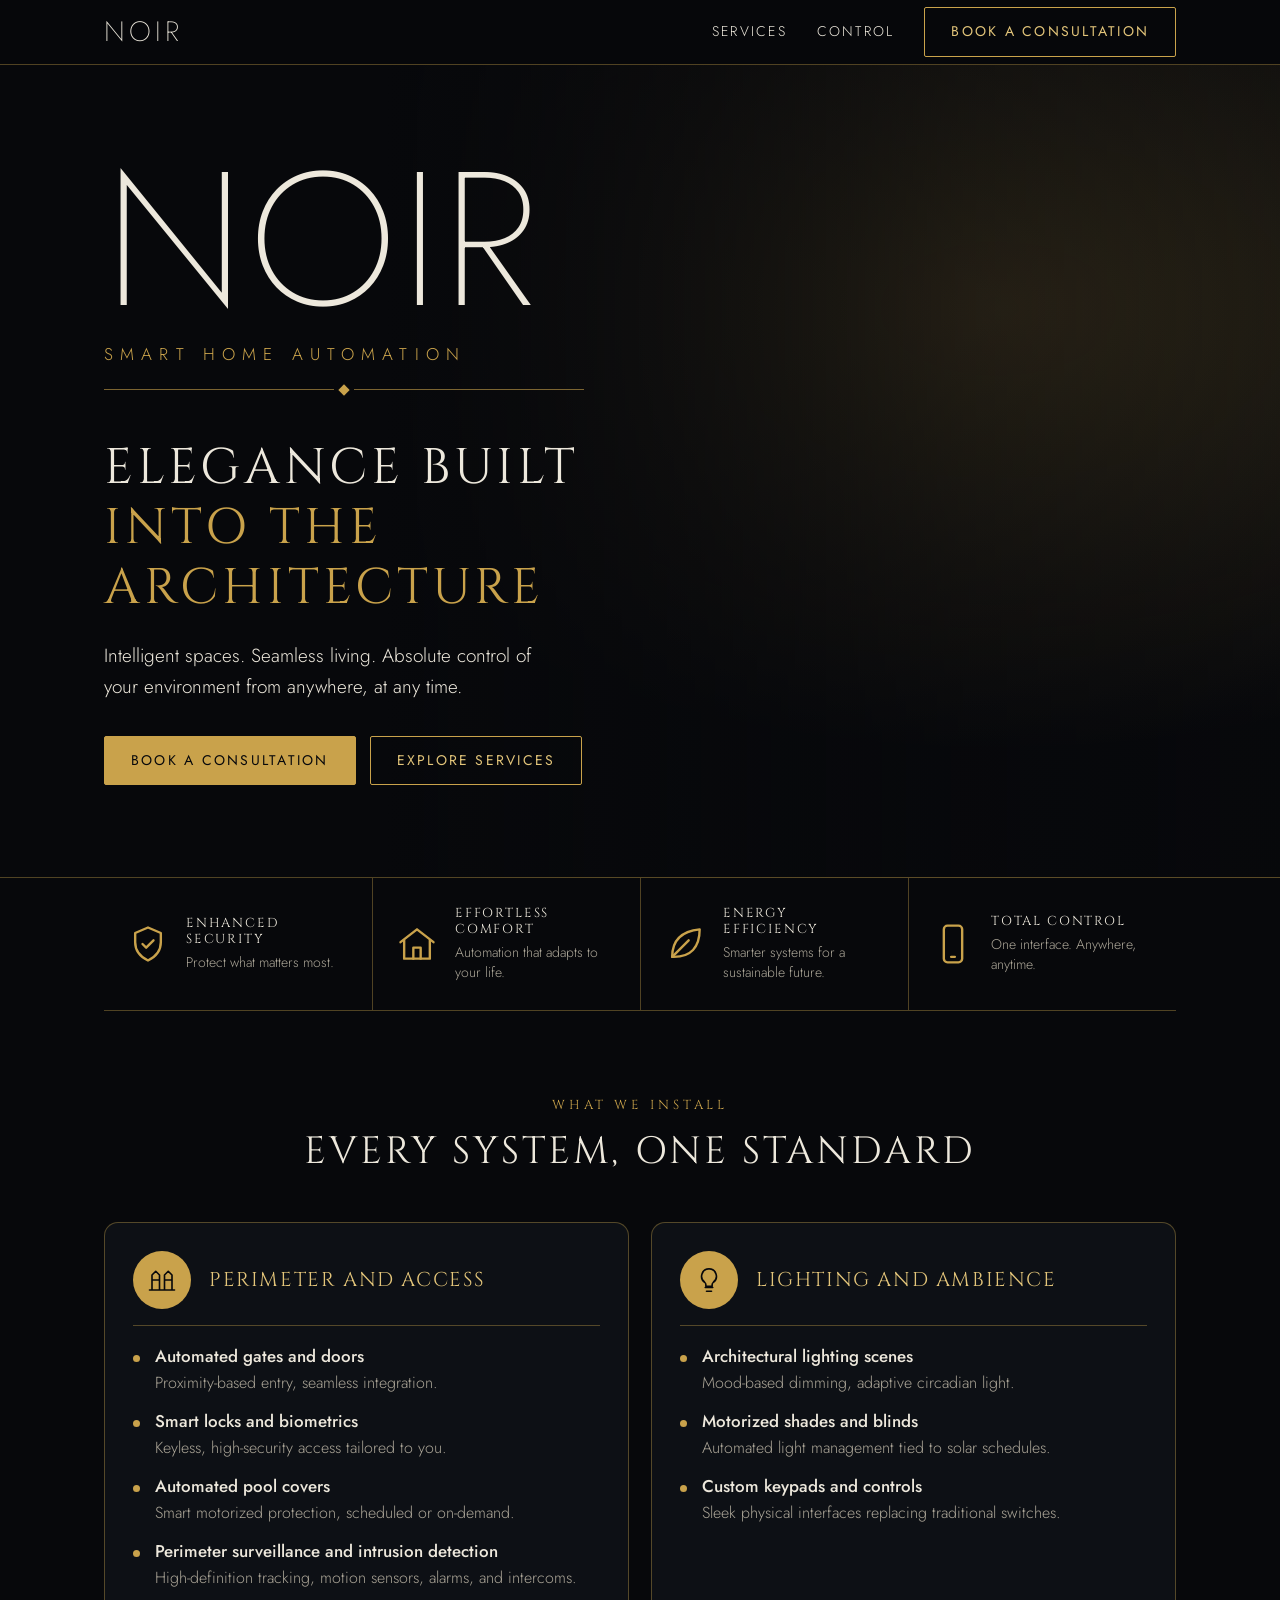
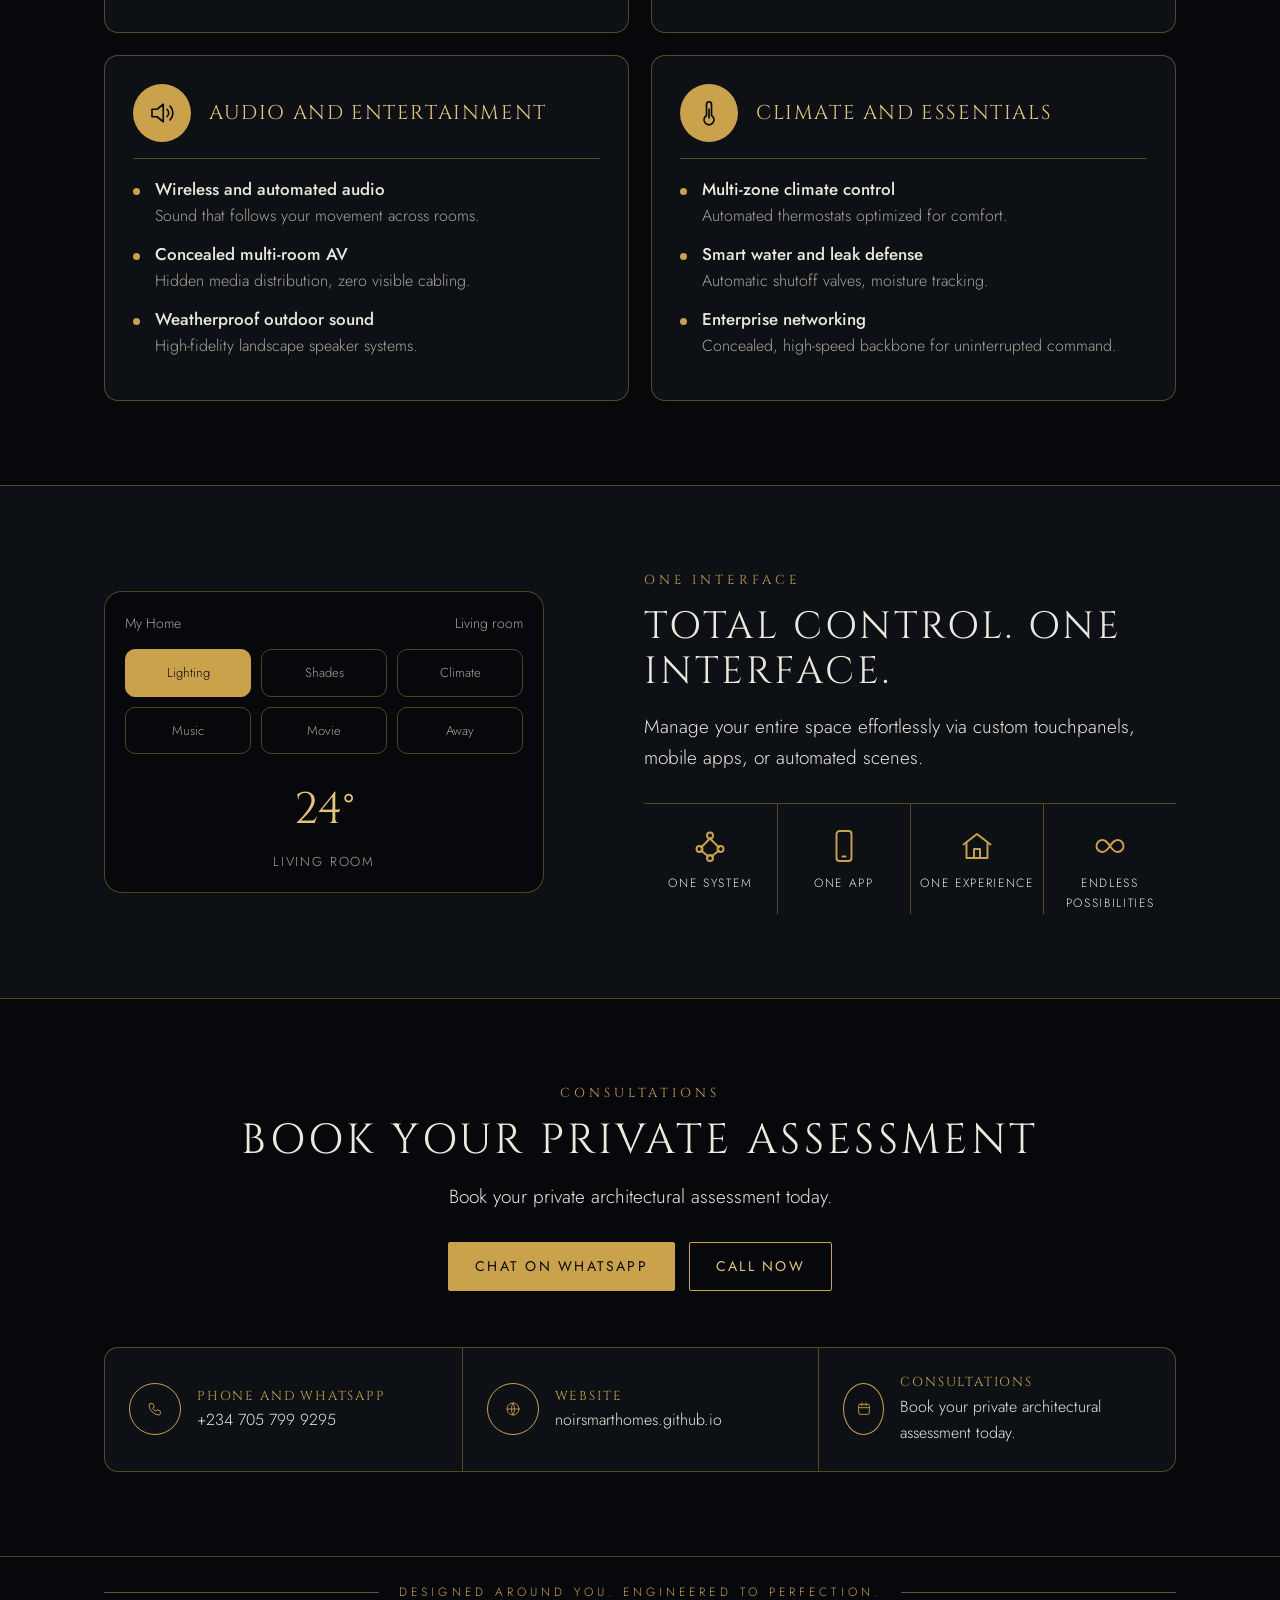
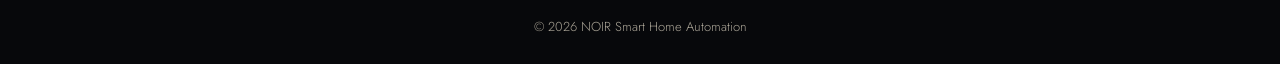
==== index.html @ 4aa8f26f "Launch NOIR smart homes site" ====
<!DOCTYPE html>
<html lang="en">
<head>
<meta charset="utf-8">
<meta name="viewport" content="width=device-width, initial-scale=1">
<title>NOIR Smart Home Automation | Elegance built into the architecture</title>
<meta name="description" content="NOIR designs and installs smart home automation: gates and security, lighting, audio, climate and networking, controlled from one interface.">
<meta name="theme-color" content="#07080b">
<link rel="icon" href="data:image/svg+xml,%3Csvg xmlns='http://www.w3.org/2000/svg' viewBox='0 0 64 64'%3E%3Crect width='64' height='64' rx='12' fill='%2307080b'/%3E%3Cpath d='M18 48V16l28 32V16' fill='none' stroke='%23C9A24B' stroke-width='5'/%3E%3C/svg%3E">
<link rel="preconnect" href="https://fonts.googleapis.com">
<link rel="preconnect" href="https://fonts.gstatic.com" crossorigin>
<link href="https://fonts.googleapis.com/css2?family=Cinzel:wght@400;500&family=Jost:wght@200;300;400;500&display=swap" rel="stylesheet">
<style>
:root{--bg:#07080b;--panel:#0d1015;--gold:#C9A24B;--gold-2:#E3C57A;--line:rgba(201,162,75,.38);--text:#EDE8DC;--muted:#ABA597;--serif:'Cinzel',Georgia,'Times New Roman',serif;--sans:'Jost','Helvetica Neue',Arial,sans-serif}
*{box-sizing:border-box;margin:0;padding:0}
html{scroll-behavior:smooth;scroll-padding-top:72px}
body{background:var(--bg);color:var(--text);font-family:var(--sans);font-weight:300;font-size:17px;line-height:1.65}
a{color:inherit;text-decoration:none}
:focus-visible{outline:2px solid var(--gold-2);outline-offset:3px}
.wrap{max-width:1120px;margin:0 auto;padding:0 24px}
svg.i{width:1em;height:1em;fill:none;stroke:currentColor;stroke-width:1.3;stroke-linecap:round;stroke-linejoin:round;flex:none}
.eyebrow{font-family:var(--serif);color:var(--gold);letter-spacing:.3em;text-transform:uppercase;font-size:13px}
h1,h2,h3{font-family:var(--serif);font-weight:400;letter-spacing:.08em;text-transform:uppercase;line-height:1.2}

header{position:sticky;top:0;z-index:10;background:rgba(7,8,11,.92);backdrop-filter:blur(8px);border-bottom:1px solid var(--line)}
.nav{display:flex;align-items:center;justify-content:space-between;height:64px}
.logo{font-weight:200;font-size:28px;letter-spacing:.14em}
.nav nav{display:flex;gap:30px;align-items:center;font-size:14px;letter-spacing:.16em;text-transform:uppercase}
.nav nav a:hover{color:var(--gold-2)}
.btn{display:inline-flex;align-items:center;gap:10px;border:1px solid var(--gold);color:var(--gold-2);padding:12px 26px;border-radius:2px;font-weight:400;font-size:14px;letter-spacing:.16em;text-transform:uppercase;transition:background .2s,color .2s}
.btn:hover{background:var(--gold);color:#07080b}
.btn.solid{background:var(--gold);color:#07080b}
.btn.solid:hover{background:var(--gold-2)}

.hero{position:relative;border-bottom:1px solid var(--line);background:radial-gradient(ellipse at 78% 30%,rgba(201,162,75,.22),transparent 55%),var(--bg)}
.hero:before{content:"";position:absolute;inset:0;background:linear-gradient(90deg,var(--bg) 30%,rgba(7,8,11,.35) 75%,rgba(7,8,11,.15)),url(assets/hero.jpg) right center/cover no-repeat}
.hero .wrap{position:relative;padding-top:84px;padding-bottom:92px}
.mark{font-weight:200;font-size:clamp(84px,17vw,190px);line-height:.95;letter-spacing:.02em}
.hero .sub{color:var(--gold);letter-spacing:.42em;text-transform:uppercase;font-size:clamp(12px,1.9vw,17px);margin:10px 0 18px}
.rule{display:flex;align-items:center;gap:0;max-width:480px;margin-bottom:44px}
.rule:before,.rule:after{content:"";height:1px;background:var(--gold);opacity:.6;flex:1}
.rule b{width:8px;height:8px;background:var(--gold);transform:rotate(45deg);margin:0 6px}
.hero h1{font-size:clamp(28px,4.4vw,50px);max-width:640px}
.hero h1 em{display:block;font-style:normal;color:var(--gold)}
.hero p{max-width:460px;font-size:19px;margin:22px 0 34px}
.hero .cta{display:flex;flex-wrap:wrap;gap:14px}

.values{display:grid;grid-template-columns:repeat(4,1fr);border-bottom:1px solid var(--line)}
.values div{display:flex;gap:16px;align-items:center;padding:28px 22px;border-left:1px solid var(--line)}
.values div:first-child{border-left:0}
.values .i{font-size:44px;color:var(--gold)}
.values h3{font-size:13px;letter-spacing:.14em;margin-bottom:4px}
.values p{font-size:14px;color:var(--muted);line-height:1.45}

section{padding:84px 0}
.head{text-align:center;margin-bottom:48px}
.head h2{font-size:clamp(26px,3.6vw,38px);margin-top:12px}
.grid{display:grid;grid-template-columns:repeat(2,1fr);gap:22px}
.card{background:var(--panel);border:1px solid var(--line);border-radius:14px;padding:28px}
.card header{all:unset;display:flex;align-items:center;gap:18px;padding-bottom:16px;margin-bottom:18px;border-bottom:1px solid var(--line)}
.badge{width:58px;height:58px;border-radius:50%;background:var(--gold);color:#07080b;display:flex;align-items:center;justify-content:center;font-size:30px}
.card h3{font-size:clamp(16px,2vw,20px);color:var(--gold-2)}
.card li{list-style:none;position:relative;padding-left:22px;margin-bottom:14px;line-height:1.5}
.card li:before{content:"";position:absolute;left:0;top:.62em;width:7px;height:7px;border-radius:50%;background:var(--gold)}
.card li strong{display:block;font-weight:500}
.card li span{color:var(--muted);font-size:16px}

#control{background:var(--panel);border-block:1px solid var(--line)}
.control{display:grid;grid-template-columns:1fr 1.1fr;gap:56px;align-items:center}
.ui{border:1px solid var(--line);border-radius:18px;background:var(--bg);padding:20px;max-width:440px}
.ui .top{display:flex;justify-content:space-between;font-size:14px;color:var(--muted);margin-bottom:14px}
.tiles{display:grid;grid-template-columns:repeat(3,1fr);gap:10px}
.tiles span{border:1px solid var(--line);border-radius:10px;padding:12px 8px;text-align:center;font-size:13px;color:var(--muted)}
.tiles span.on{background:var(--gold);color:#07080b;border-color:var(--gold)}
.ui .temp{font-family:var(--serif);font-size:44px;text-align:center;color:var(--gold-2);margin:20px 0 4px}
.ui small{display:block;text-align:center;color:var(--muted);font-size:13px;letter-spacing:.14em;text-transform:uppercase}
.control h2{font-size:clamp(26px,3.4vw,38px);margin:12px 0 16px}
.control>div>p{font-size:19px;margin-bottom:30px}
.four{display:grid;grid-template-columns:repeat(4,1fr);border-top:1px solid var(--line)}
.four div{text-align:center;padding:24px 8px 0;border-left:1px solid var(--line);font-size:12px;letter-spacing:.14em;text-transform:uppercase}
.four div:first-child{border-left:0}
.four .i{font-size:36px;color:var(--gold);display:block;margin:0 auto 10px}

.book{text-align:center}
.book h2{font-size:clamp(26px,3.8vw,42px);margin:12px 0 14px}
.book>.wrap>p{font-size:19px;margin-bottom:30px}
.book .cta{display:flex;justify-content:center;flex-wrap:wrap;gap:14px;margin-bottom:56px}
.info{display:grid;grid-template-columns:repeat(3,1fr);border:1px solid var(--line);border-radius:14px;background:var(--panel);text-align:left}
.info a,.info div{display:flex;align-items:center;gap:16px;padding:24px;border-left:1px solid var(--line)}
.info>:first-child{border-left:0}
.ring{width:52px;height:52px;border:1px solid var(--gold);border-radius:50%;display:flex;align-items:center;justify-content:center;font-size:24px;color:var(--gold)}
.info small{display:block;font-family:var(--serif);color:var(--gold);letter-spacing:.14em;text-transform:uppercase;font-size:13px}
.info span{font-size:16px;overflow-wrap:anywhere}

footer{border-top:1px solid var(--line);padding:26px 0;text-align:center}
.tagline{display:flex;align-items:center;gap:20px;color:var(--gold);letter-spacing:.34em;text-transform:uppercase;font-size:12px}
.tagline:before,.tagline:after{content:"";flex:1;height:1px;background:var(--gold);opacity:.5}
footer p{margin-top:14px;color:var(--muted);font-size:13px}

@media(max-width:860px){
.nav nav a:not(.btn){display:none}
.values,.four{grid-template-columns:repeat(2,1fr)}
.values div:nth-child(3){border-left:0}
.values div:nth-child(n+3){border-top:1px solid var(--line)}
.grid,.control,.info{grid-template-columns:1fr}
.info>*{border-left:0!important;border-top:1px solid var(--line)}
.info>:first-child{border-top:0}
.four div:nth-child(3){border-left:0}
.four div:nth-child(n+3){margin-top:18px}
.tagline{letter-spacing:.2em;font-size:11px}
.hero:before{background:linear-gradient(180deg,rgba(7,8,11,.55),var(--bg) 92%),url(assets/hero.jpg) center top/cover no-repeat}
}
@media(prefers-reduced-motion:reduce){*{transition:none!important;scroll-behavior:auto!important}}
</style>
</head>
<body>
<svg width="0" height="0" style="position:absolute" aria-hidden="true">
<symbol id="shield" viewBox="0 0 24 24"><path d="M12 3l7 3v5c0 5-3 8-7 10-4-2-7-5-7-10V6z"/><path d="M9 12l2 2 4-4"/></symbol>
<symbol id="home" viewBox="0 0 24 24"><path d="M3 11l9-7 9 7"/><path d="M5 10v10h14V10"/><path d="M10 20v-6h4v6"/></symbol>
<symbol id="leaf" viewBox="0 0 24 24"><path d="M5 19C5 10 10 5 20 4c0 10-5 15-14 15z"/><path d="M5 19l9-9"/></symbol>
<symbol id="device" viewBox="0 0 24 24"><rect x="7" y="2" width="10" height="20" rx="2"/><path d="M11 19h2"/></symbol>
<symbol id="gate" viewBox="0 0 24 24"><path d="M4 20V8l3-3 3 3v12M14 20V8l3-3 3 3v12M4 12h6M14 12h6M2 20h20"/></symbol>
<symbol id="bulb" viewBox="0 0 24 24"><path d="M9 18h6M10 21h4M12 3a6 6 0 00-3.5 10.8c.6.5 1 1.2 1 2V17h5v-1.2c0-.8.4-1.5 1-2A6 6 0 0012 3z"/></symbol>
<symbol id="speaker" viewBox="0 0 24 24"><path d="M4 9v6h4l5 4V5L8 9z"/><path d="M16 9a4 4 0 010 6M18.5 6.5a8 8 0 010 11"/></symbol>
<symbol id="thermo" viewBox="0 0 24 24"><path d="M10 14V5a2 2 0 014 0v9a4 4 0 11-4 0z"/><path d="M12 9v7"/></symbol>
<symbol id="call" viewBox="0 0 24 24"><path d="M5 4h4l2 5-2.5 1.5a11 11 0 005 5L15 13l5 2v4a2 2 0 01-2 2A16 16 0 013 6a2 2 0 012-2z"/></symbol>
<symbol id="globe" viewBox="0 0 24 24"><circle cx="12" cy="12" r="9"/><path d="M3 12h18M12 3c3 3 3 15 0 18M12 3c-3 3-3 15 0 18"/></symbol>
<symbol id="cal" viewBox="0 0 24 24"><rect x="4" y="5" width="16" height="15" rx="2"/><path d="M4 10h16M9 3v4M15 3v4"/></symbol>
<symbol id="system" viewBox="0 0 24 24"><circle cx="12" cy="5" r="2"/><circle cx="5" cy="14" r="2"/><circle cx="19" cy="14" r="2"/><circle cx="12" cy="20" r="2"/><path d="M12 7l-6 6M12 7l6 6M6 15l5 4M18 15l-5 4"/></symbol>
<symbol id="inf" viewBox="0 0 24 24"><path d="M12 12c-2-3-3-4-5-4a4 4 0 000 8c2 0 3-1 5-4zm0 0c2 3 3 4 5 4a4 4 0 000-8c-2 0-3 1-5 4z"/></symbol>
</svg>

<header>
<div class="wrap nav">
<a href="#top" class="logo" aria-label="NOIR home">NOIR</a>
<nav aria-label="Main">
<a href="#services">Services</a>
<a href="#control">Control</a>
<a href="#contact" class="btn">Book a consultation</a>
</nav>
</div>
</header>

<main id="top">
<div class="hero">
<div class="wrap">
<div class="mark">NOIR</div>
<div class="sub">Smart home automation</div>
<div class="rule" aria-hidden="true"><b></b></div>
<h1>Elegance built <em>into the architecture</em></h1>
<p>Intelligent spaces. Seamless living. Absolute control of your environment from anywhere, at any time.</p>
<div class="cta">
<a class="btn solid" href="#contact">Book a consultation</a>
<a class="btn" href="#services">Explore services</a>
</div>
</div>
</div>

<div class="wrap">
<div class="values">
<div><svg class="i"><use href="#shield"/></svg><span><h3>Enhanced security</h3><p>Protect what matters most.</p></span></div>
<div><svg class="i"><use href="#home"/></svg><span><h3>Effortless comfort</h3><p>Automation that adapts to your life.</p></span></div>
<div><svg class="i"><use href="#leaf"/></svg><span><h3>Energy efficiency</h3><p>Smarter systems for a sustainable future.</p></span></div>
<div><svg class="i"><use href="#device"/></svg><span><h3>Total control</h3><p>One interface. Anywhere, anytime.</p></span></div>
</div>
</div>

<section id="services">
<div class="wrap">
<div class="head"><div class="eyebrow">What we install</div><h2>Every system, one standard</h2></div>
<div class="grid">

<article class="card">
<header><span class="badge"><svg class="i"><use href="#gate"/></svg></span><h3>Perimeter and access</h3></header>
<ul>
<li><strong>Automated gates and doors</strong><span>Proximity-based entry, seamless integration.</span></li>
<li><strong>Smart locks and biometrics</strong><span>Keyless, high-security access tailored to you.</span></li>
<li><strong>Automated pool covers</strong><span>Smart motorized protection, scheduled or on-demand.</span></li>
<li><strong>Perimeter surveillance and intrusion detection</strong><span>High-definition tracking, motion sensors, alarms, and intercoms.</span></li>
</ul>
</article>

<article class="card">
<header><span class="badge"><svg class="i"><use href="#bulb"/></svg></span><h3>Lighting and ambience</h3></header>
<ul>
<li><strong>Architectural lighting scenes</strong><span>Mood-based dimming, adaptive circadian light.</span></li>
<li><strong>Motorized shades and blinds</strong><span>Automated light management tied to solar schedules.</span></li>
<li><strong>Custom keypads and controls</strong><span>Sleek physical interfaces replacing traditional switches.</span></li>
</ul>
</article>

<article class="card">
<header><span class="badge"><svg class="i"><use href="#speaker"/></svg></span><h3>Audio and entertainment</h3></header>
<ul>
<li><strong>Wireless and automated audio</strong><span>Sound that follows your movement across rooms.</span></li>
<li><strong>Concealed multi-room AV</strong><span>Hidden media distribution, zero visible cabling.</span></li>
<li><strong>Weatherproof outdoor sound</strong><span>High-fidelity landscape speaker systems.</span></li>
</ul>
</article>

<article class="card">
<header><span class="badge"><svg class="i"><use href="#thermo"/></svg></span><h3>Climate and essentials</h3></header>
<ul>
<li><strong>Multi-zone climate control</strong><span>Automated thermostats optimized for comfort.</span></li>
<li><strong>Smart water and leak defense</strong><span>Automatic shutoff valves, moisture tracking.</span></li>
<li><strong>Enterprise networking</strong><span>Concealed, high-speed backbone for uninterrupted command.</span></li>
</ul>
</article>

</div>
</div>
</section>

<section id="control">
<div class="wrap control">
<div class="ui" role="img" aria-label="Sample smart home control panel showing scenes and a temperature of 24 degrees">
<div class="top"><span>My Home</span><span>Living room</span></div>
<div class="tiles"><span class="on">Lighting</span><span>Shades</span><span>Climate</span><span>Music</span><span>Movie</span><span>Away</span></div>
<div class="temp">24°</div>
<small>Living room</small>
</div>
<div>
<div class="eyebrow">One interface</div>
<h2>Total control. One interface.</h2>
<p>Manage your entire space effortlessly via custom touchpanels, mobile apps, or automated scenes.</p>
<div class="four">
<div><svg class="i"><use href="#system"/></svg>One system</div>
<div><svg class="i"><use href="#device"/></svg>One app</div>
<div><svg class="i"><use href="#home"/></svg>One experience</div>
<div><svg class="i"><use href="#inf"/></svg>Endless possibilities</div>
</div>
</div>
</div>
</section>

<section id="contact" class="book">
<div class="wrap">
<div class="eyebrow">Consultations</div>
<h2>Book your private assessment</h2>
<p>Book your private architectural assessment today.</p>
<div class="cta">
<a class="btn solid" href="https://wa.me/2347057999295?text=Hello%20NOIR%2C%20I%27d%20like%20to%20book%20a%20consultation.">Chat on WhatsApp</a>
<a class="btn" href="tel:+2347057999295">Call now</a>
</div>
<div class="info">
<a href="tel:+2347057999295"><span class="ring"><svg class="i"><use href="#call"/></svg></span><span><small>Phone and WhatsApp</small>+234 705 799 9295</span></a>
<a href="https://noirsmarthomes.github.io"><span class="ring"><svg class="i"><use href="#globe"/></svg></span><span><small>Website</small>noirsmarthomes.github.io</span></a>
<div><span class="ring"><svg class="i"><use href="#cal"/></svg></span><span><small>Consultations</small>Book your private architectural assessment today.</span></div>
</div>
</div>
</section>
</main>

<footer>
<div class="wrap">
<div class="tagline">Designed around you. Engineered to perfection.</div>
<p>&copy; <span id="y">2026</span> NOIR Smart Home Automation</p>
</div>
</footer>
<script>document.getElementById('y').textContent=new Date().getFullYear()</script>
</body>
</html>
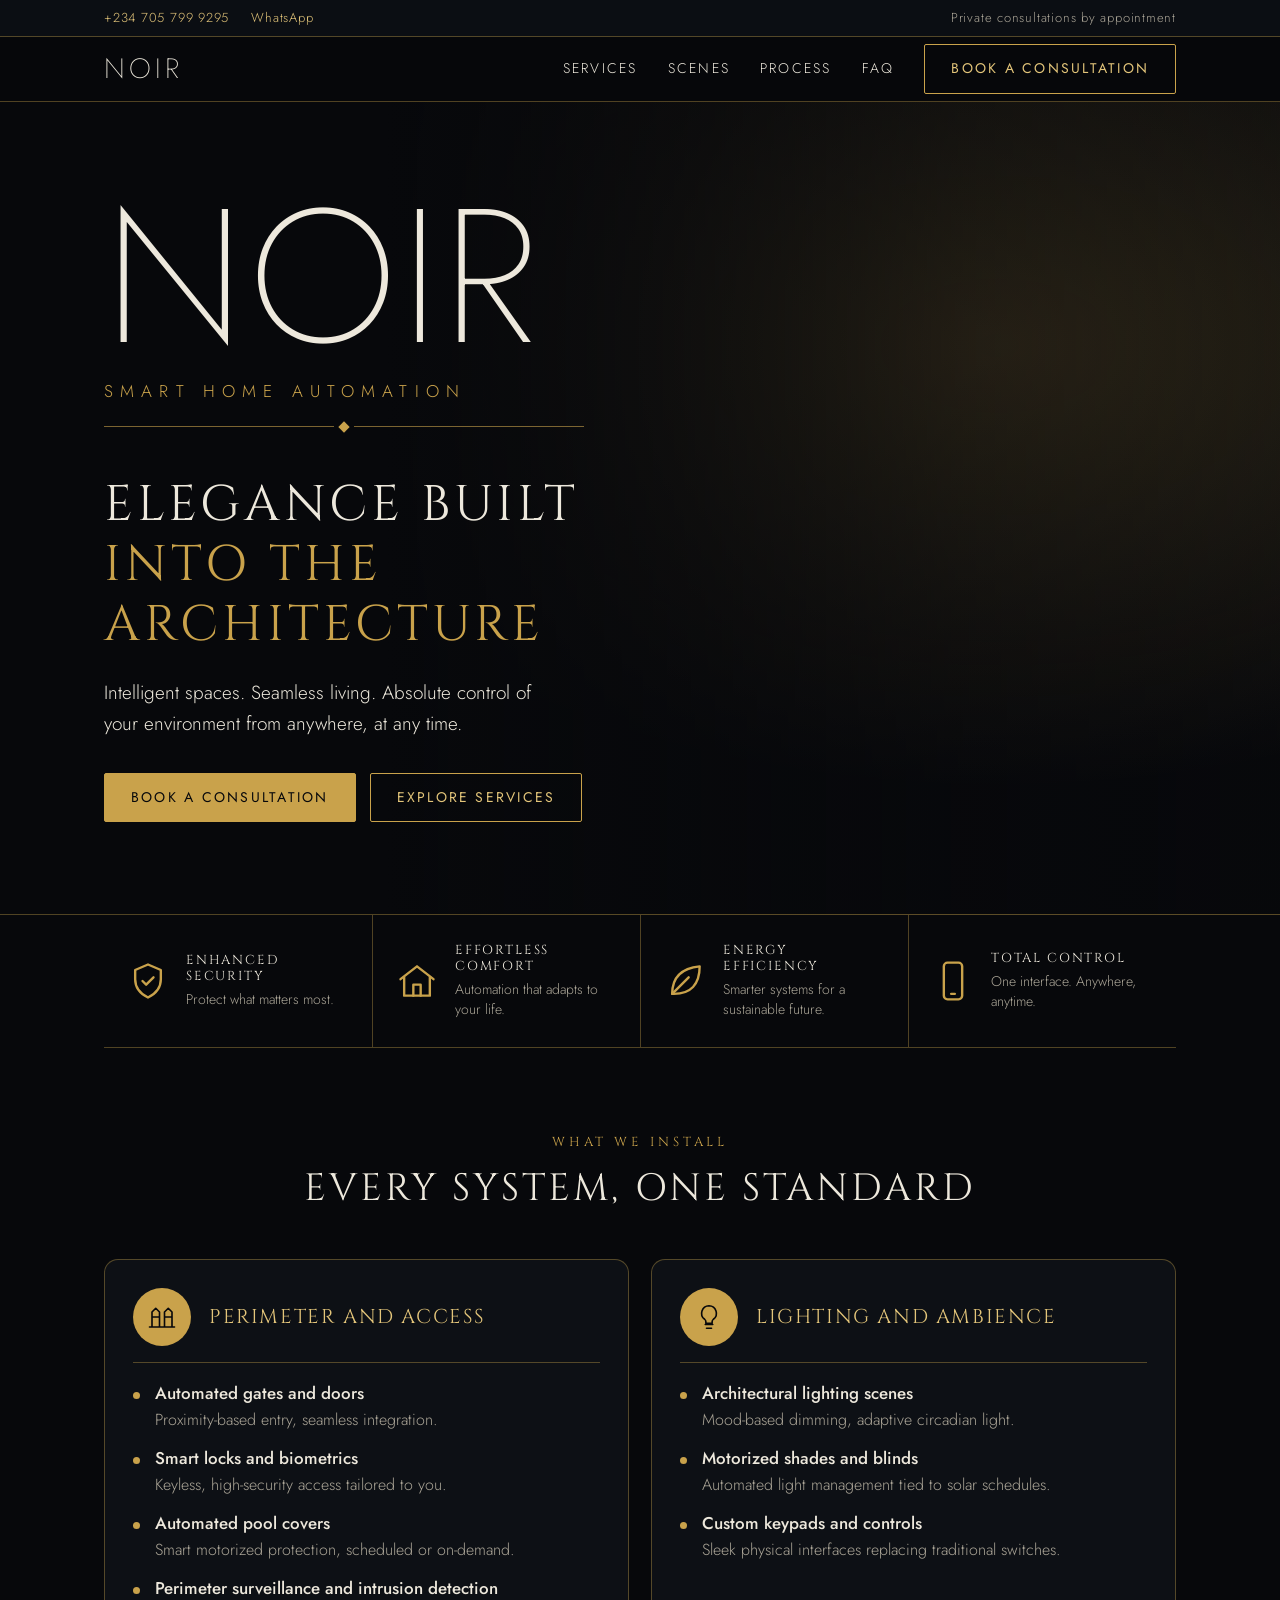
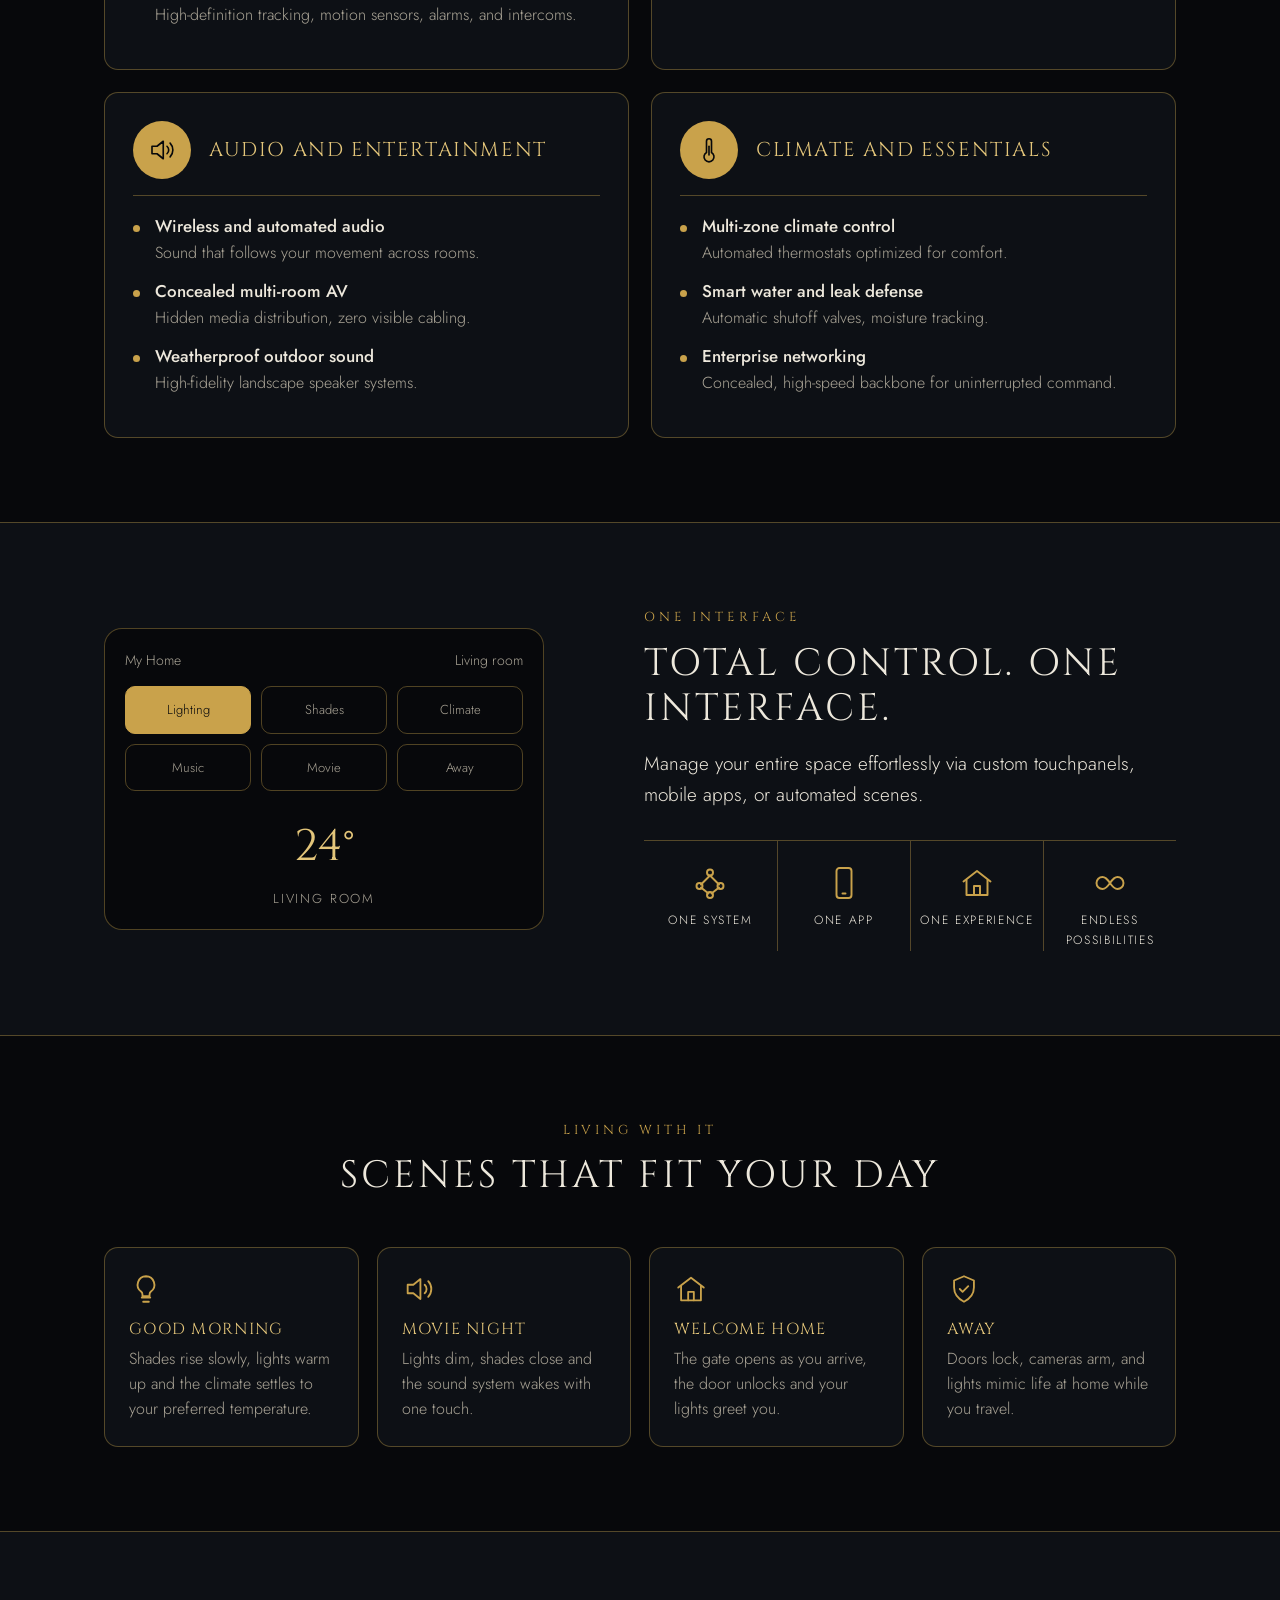
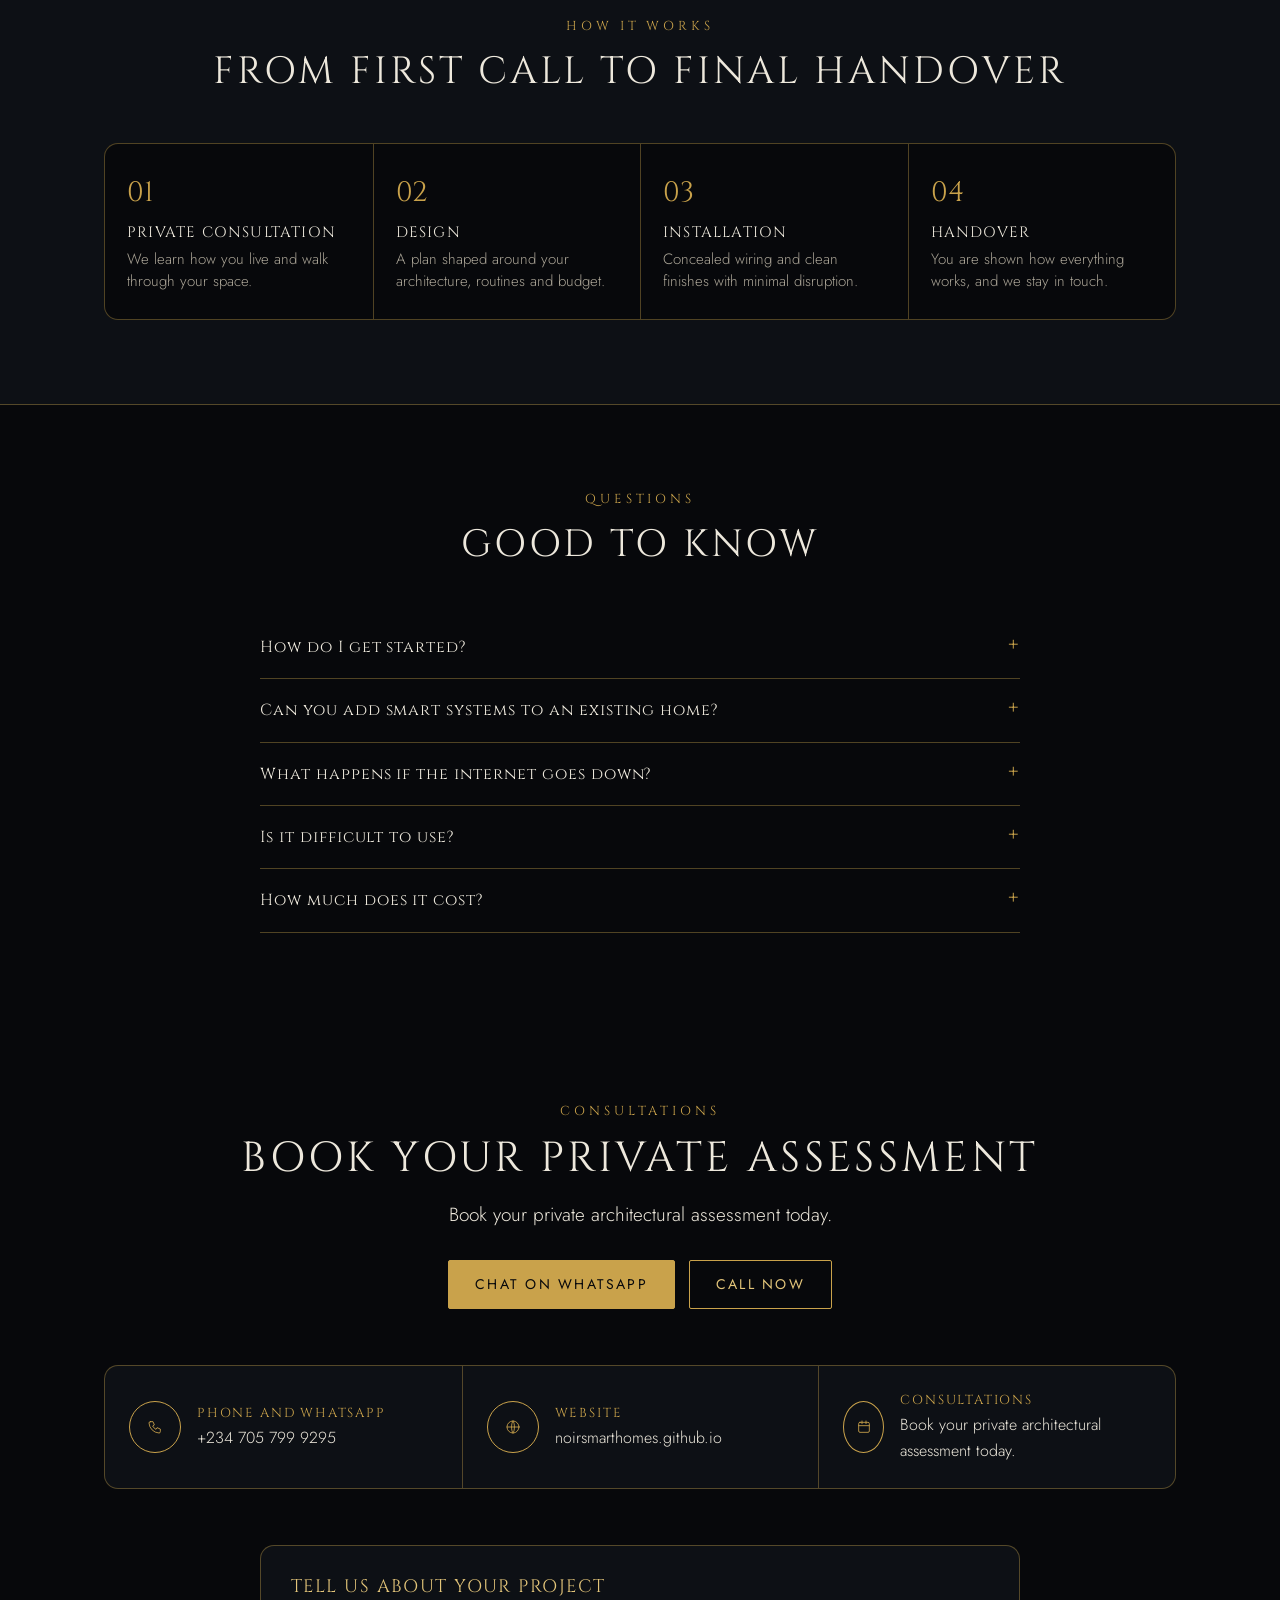
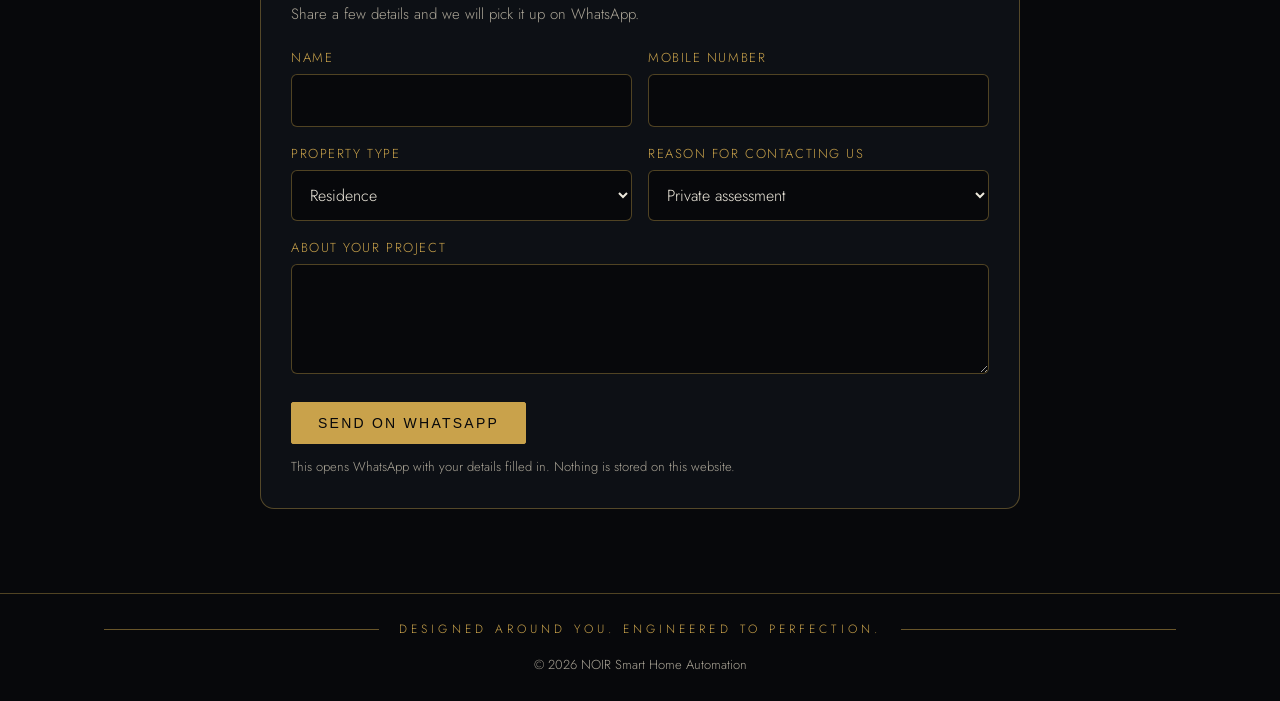
==== commit 8ec237dd: "Add scenes, process, FAQ and enquiry form" ====
--- a/index.html
+++ b/index.html
@@ -97,7 +97,47 @@
 .tagline:before,.tagline:after{content:"";flex:1;height:1px;background:var(--gold);opacity:.5}
 footer p{margin-top:14px;color:var(--muted);font-size:13px}
 
+.topbar{background:#0b0e13;border-bottom:1px solid var(--line);font-size:13px;letter-spacing:.06em;color:var(--muted)}
+.topbar .wrap{display:flex;justify-content:space-between;align-items:center;height:36px;gap:16px}
+.topbar a{color:var(--gold-2)}
+.topbar .l{display:flex;gap:22px}
+.alt{background:var(--panel);border-block:1px solid var(--line)}
+.alt .steps{background:var(--bg)}
+.cards4{display:grid;grid-template-columns:repeat(4,1fr);gap:18px}
+.sc{background:var(--panel);border:1px solid var(--line);border-radius:14px;padding:24px}
+.sc .i{font-size:34px;color:var(--gold);margin-bottom:14px;display:block}
+.sc h3{font-size:16px;color:var(--gold-2);margin-bottom:8px}
+.sc p{color:var(--muted);font-size:16px;line-height:1.55}
+.steps{display:grid;grid-template-columns:repeat(4,1fr);border:1px solid var(--line);border-radius:14px;background:var(--panel)}
+.steps div{padding:26px 22px;border-left:1px solid var(--line)}
+.steps div:first-child{border-left:0}
+.steps b{font-family:var(--serif);font-weight:400;color:var(--gold);font-size:28px;display:block;margin-bottom:8px}
+.steps h3{font-size:15px;margin-bottom:6px}
+.steps p{color:var(--muted);font-size:15px;line-height:1.5}
+.faq{max-width:760px;margin:0 auto}
+.faq details{border-bottom:1px solid var(--line);padding:18px 0}
+.faq summary{cursor:pointer;font-family:var(--serif);letter-spacing:.06em;font-size:16px;list-style:none;display:flex;justify-content:space-between;gap:16px}
+.faq summary::-webkit-details-marker{display:none}
+.faq summary:after{content:"+";color:var(--gold);font-size:22px;line-height:1}
+.faq details[open] summary:after{content:"\2212"}
+.faq p{color:var(--muted);margin-top:10px}
+.form{margin:56px auto 0;max-width:760px;text-align:left;background:var(--panel);border:1px solid var(--line);border-radius:14px;padding:30px}
+.form h3{font-size:18px;color:var(--gold-2);margin-bottom:4px}
+.form>p{color:var(--muted);font-size:15px;margin-bottom:20px}
+.fg{display:grid;grid-template-columns:1fr 1fr;gap:16px}
+.form label{display:block;font-size:13px;letter-spacing:.12em;text-transform:uppercase;color:var(--gold);margin-bottom:6px}
+.form input,.form select,.form textarea{width:100%;background:var(--bg);border:1px solid var(--line);border-radius:6px;color:var(--text);padding:12px 14px;font:inherit;font-size:16px}
+.form textarea{min-height:110px;resize:vertical}
+.form .full{grid-column:1/-1}
+.form .btn{cursor:pointer;background:var(--gold);color:#07080b;margin-top:20px}
+.form .btn:hover{background:var(--gold-2)}
+.form small{display:block;color:var(--muted);font-size:13px;margin-top:12px}
 @media(max-width:860px){
+.cards4,.steps{grid-template-columns:repeat(2,1fr)}
+.steps div:nth-child(3){border-left:0}
+.steps div:nth-child(n+3){border-top:1px solid var(--line)}
+.fg{grid-template-columns:1fr}
+.topbar .r{display:none}
 .nav nav a:not(.btn){display:none}
 .values,.four{grid-template-columns:repeat(2,1fr)}
 .values div:nth-child(3){border-left:0}
@@ -130,12 +170,15 @@
 <symbol id="inf" viewBox="0 0 24 24"><path d="M12 12c-2-3-3-4-5-4a4 4 0 000 8c2 0 3-1 5-4zm0 0c2 3 3 4 5 4a4 4 0 000-8c-2 0-3 1-5 4z"/></symbol>
 </svg>
 
+<div class="topbar"><div class="wrap"><div class="l"><a href="tel:+2347057999295">+234 705 799 9295</a><a href="https://wa.me/2347057999295">WhatsApp</a></div><span class="r">Private consultations by appointment</span></div></div>
 <header>
 <div class="wrap nav">
 <a href="#top" class="logo" aria-label="NOIR home">NOIR</a>
 <nav aria-label="Main">
 <a href="#services">Services</a>
-<a href="#control">Control</a>
+<a href="#scenes">Scenes</a>
+<a href="#process">Process</a>
+<a href="#faq">FAQ</a>
 <a href="#contact" class="btn">Book a consultation</a>
 </nav>
 </div>
@@ -233,6 +276,43 @@
 </div>
 </section>
 
+<section id="scenes">
+<div class="wrap">
+<div class="head"><div class="eyebrow">Living with it</div><h2>Scenes that fit your day</h2></div>
+<div class="cards4">
+<div class="sc"><svg class="i"><use href="#bulb"/></svg><h3>Good morning</h3><p>Shades rise slowly, lights warm up and the climate settles to your preferred temperature.</p></div>
+<div class="sc"><svg class="i"><use href="#speaker"/></svg><h3>Movie night</h3><p>Lights dim, shades close and the sound system wakes with one touch.</p></div>
+<div class="sc"><svg class="i"><use href="#home"/></svg><h3>Welcome home</h3><p>The gate opens as you arrive, the door unlocks and your lights greet you.</p></div>
+<div class="sc"><svg class="i"><use href="#shield"/></svg><h3>Away</h3><p>Doors lock, cameras arm, and lights mimic life at home while you travel.</p></div>
+</div>
+</div>
+</section>
+
+<section id="process" class="alt">
+<div class="wrap">
+<div class="head"><div class="eyebrow">How it works</div><h2>From first call to final handover</h2></div>
+<div class="steps">
+<div><b>01</b><h3>Private consultation</h3><p>We learn how you live and walk through your space.</p></div>
+<div><b>02</b><h3>Design</h3><p>A plan shaped around your architecture, routines and budget.</p></div>
+<div><b>03</b><h3>Installation</h3><p>Concealed wiring and clean finishes with minimal disruption.</p></div>
+<div><b>04</b><h3>Handover</h3><p>You are shown how everything works, and we stay in touch.</p></div>
+</div>
+</div>
+</section>
+
+<section id="faq">
+<div class="wrap">
+<div class="head"><div class="eyebrow">Questions</div><h2>Good to know</h2></div>
+<div class="faq">
+<details><summary>How do I get started?</summary><p>Book a private consultation. We look at your space and goals, then send a clear proposal.</p></details>
+<details><summary>Can you add smart systems to an existing home?</summary><p>Yes. New builds are easiest because wiring can be hidden in the walls, but existing homes can be upgraded with a mix of wired and wireless solutions.</p></details>
+<details><summary>What happens if the internet goes down?</summary><p>A well-designed system keeps core functions such as lights, locks and scenes working locally. We explain what stays available for each system.</p></details>
+<details><summary>Is it difficult to use?</summary><p>No. Control is designed to feel simple: wall keypads, touchpanels, a phone app, or automated scenes that run on their own.</p></details>
+<details><summary>How much does it cost?</summary><p>It depends on the size of the home and the systems you choose. The consultation gives you a clear scope and price.</p></details>
+</div>
+</div>
+</section>
+
 <section id="contact" class="book">
 <div class="wrap">
 <div class="eyebrow">Consultations</div>
@@ -247,6 +327,19 @@
 <a href="https://noirsmarthomes.github.io"><span class="ring"><svg class="i"><use href="#globe"/></svg></span><span><small>Website</small>noirsmarthomes.github.io</span></a>
 <div><span class="ring"><svg class="i"><use href="#cal"/></svg></span><span><small>Consultations</small>Book your private architectural assessment today.</span></div>
 </div>
+<form class="form" id="enquiry">
+<h3>Tell us about your project</h3>
+<p>Share a few details and we will pick it up on WhatsApp.</p>
+<div class="fg">
+<div><label for="f-name">Name</label><input id="f-name" required autocomplete="name"></div>
+<div><label for="f-phone">Mobile number</label><input id="f-phone" type="tel" autocomplete="tel"></div>
+<div><label for="f-prop">Property type</label><select id="f-prop"><option>Residence</option><option>Apartment</option><option>New build</option><option>Business</option><option>Other</option></select></div>
+<div><label for="f-reason">Reason for contacting us</label><select id="f-reason"><option>Private assessment</option><option>Building or remodeling</option><option>Upgrading an existing system</option><option>Moving into a new place</option><option>I want to learn more</option></select></div>
+<div class="full"><label for="f-msg">About your project</label><textarea id="f-msg"></textarea></div>
+</div>
+<button class="btn" type="submit">Send on WhatsApp</button>
+<small>This opens WhatsApp with your details filled in. Nothing is stored on this website.</small>
+</form>
 </div>
 </section>
 </main>
@@ -257,6 +350,14 @@
 <p>&copy; <span id="y">2026</span> NOIR Smart Home Automation</p>
 </div>
 </footer>
-<script>document.getElementById('y').textContent=new Date().getFullYear()</script>
+<script>
+document.getElementById('y').textContent=new Date().getFullYear();
+document.getElementById('enquiry').addEventListener('submit',function(e){
+e.preventDefault();
+var v=function(i){return document.getElementById(i).value.trim()};
+var t='Hello NOIR, I would like a consultation.\nName: '+v('f-name')+'\nPhone: '+(v('f-phone')||'not given')+'\nProperty: '+v('f-prop')+'\nReason: '+v('f-reason')+(v('f-msg')?'\nDetails: '+v('f-msg'):'');
+window.open('https://wa.me/2347057999295?text='+encodeURIComponent(t),'_blank','noopener');
+});
+</script>
 </body>
 </html>
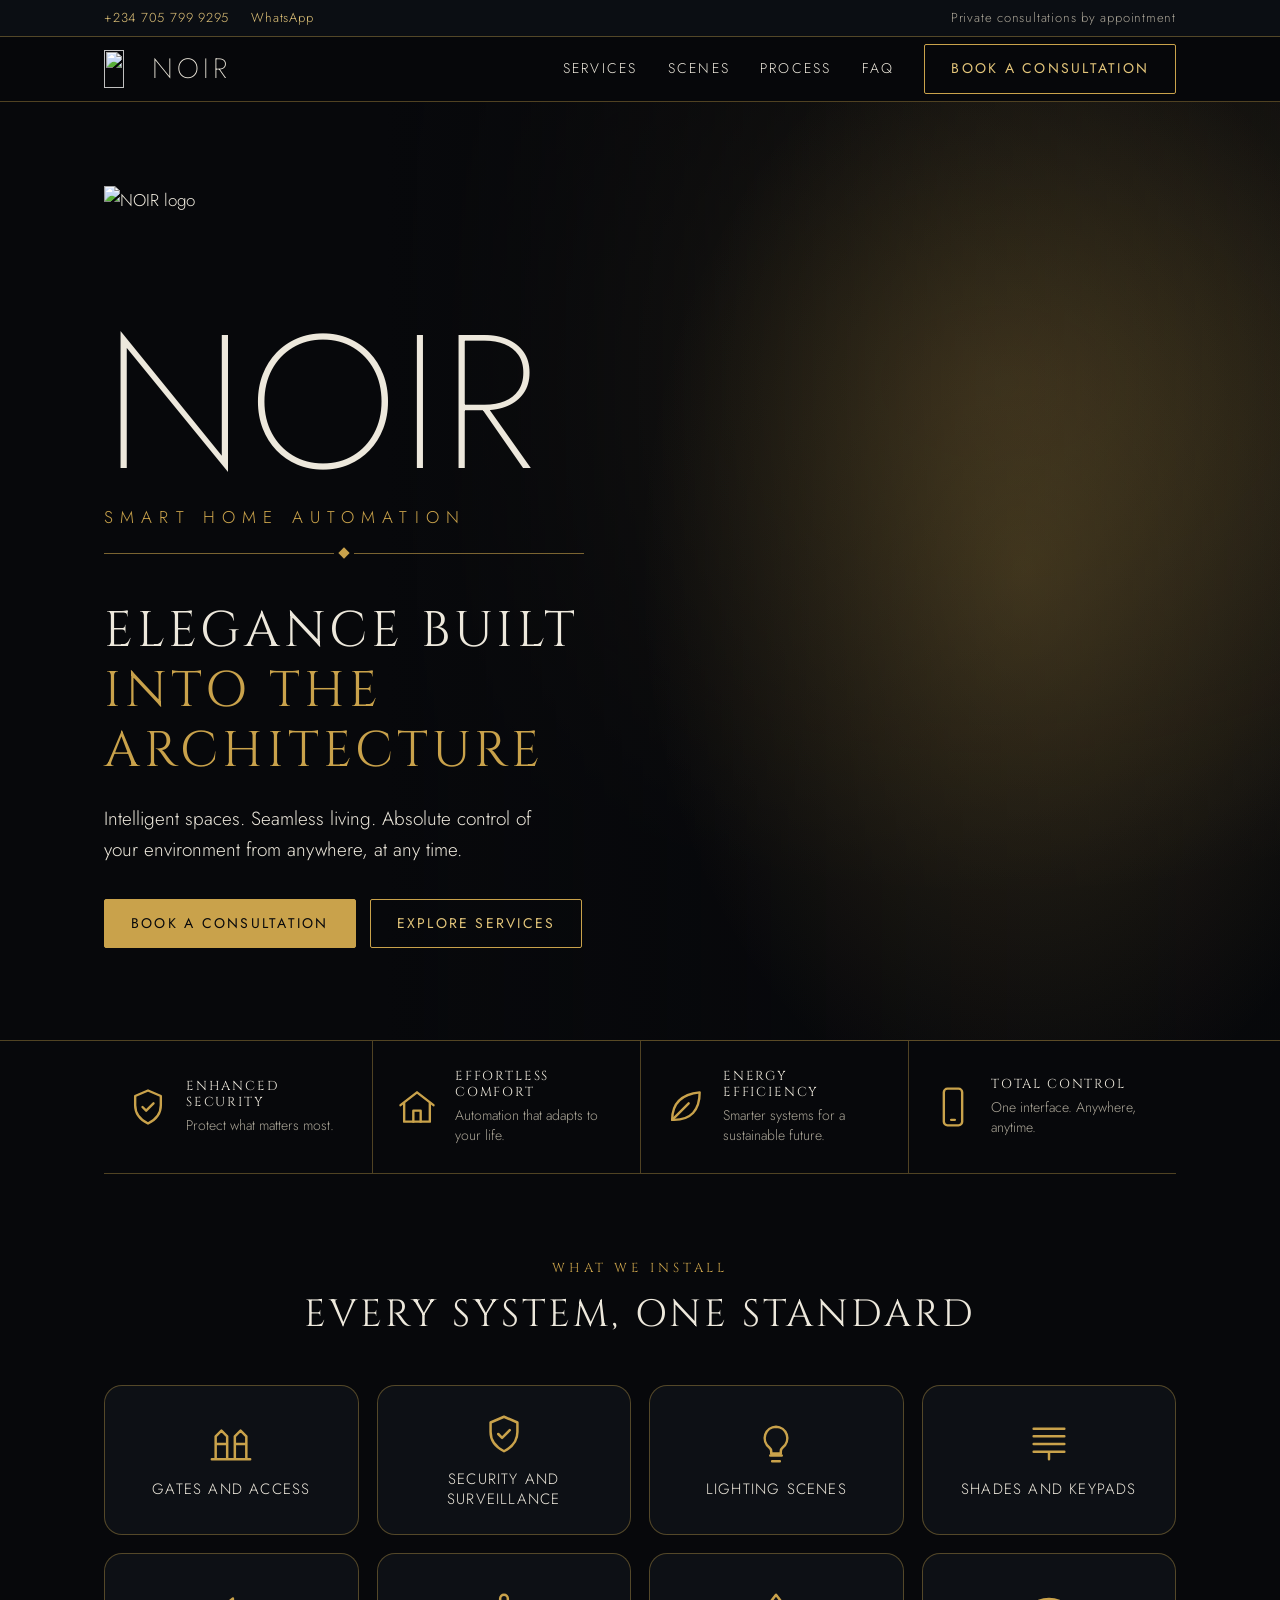
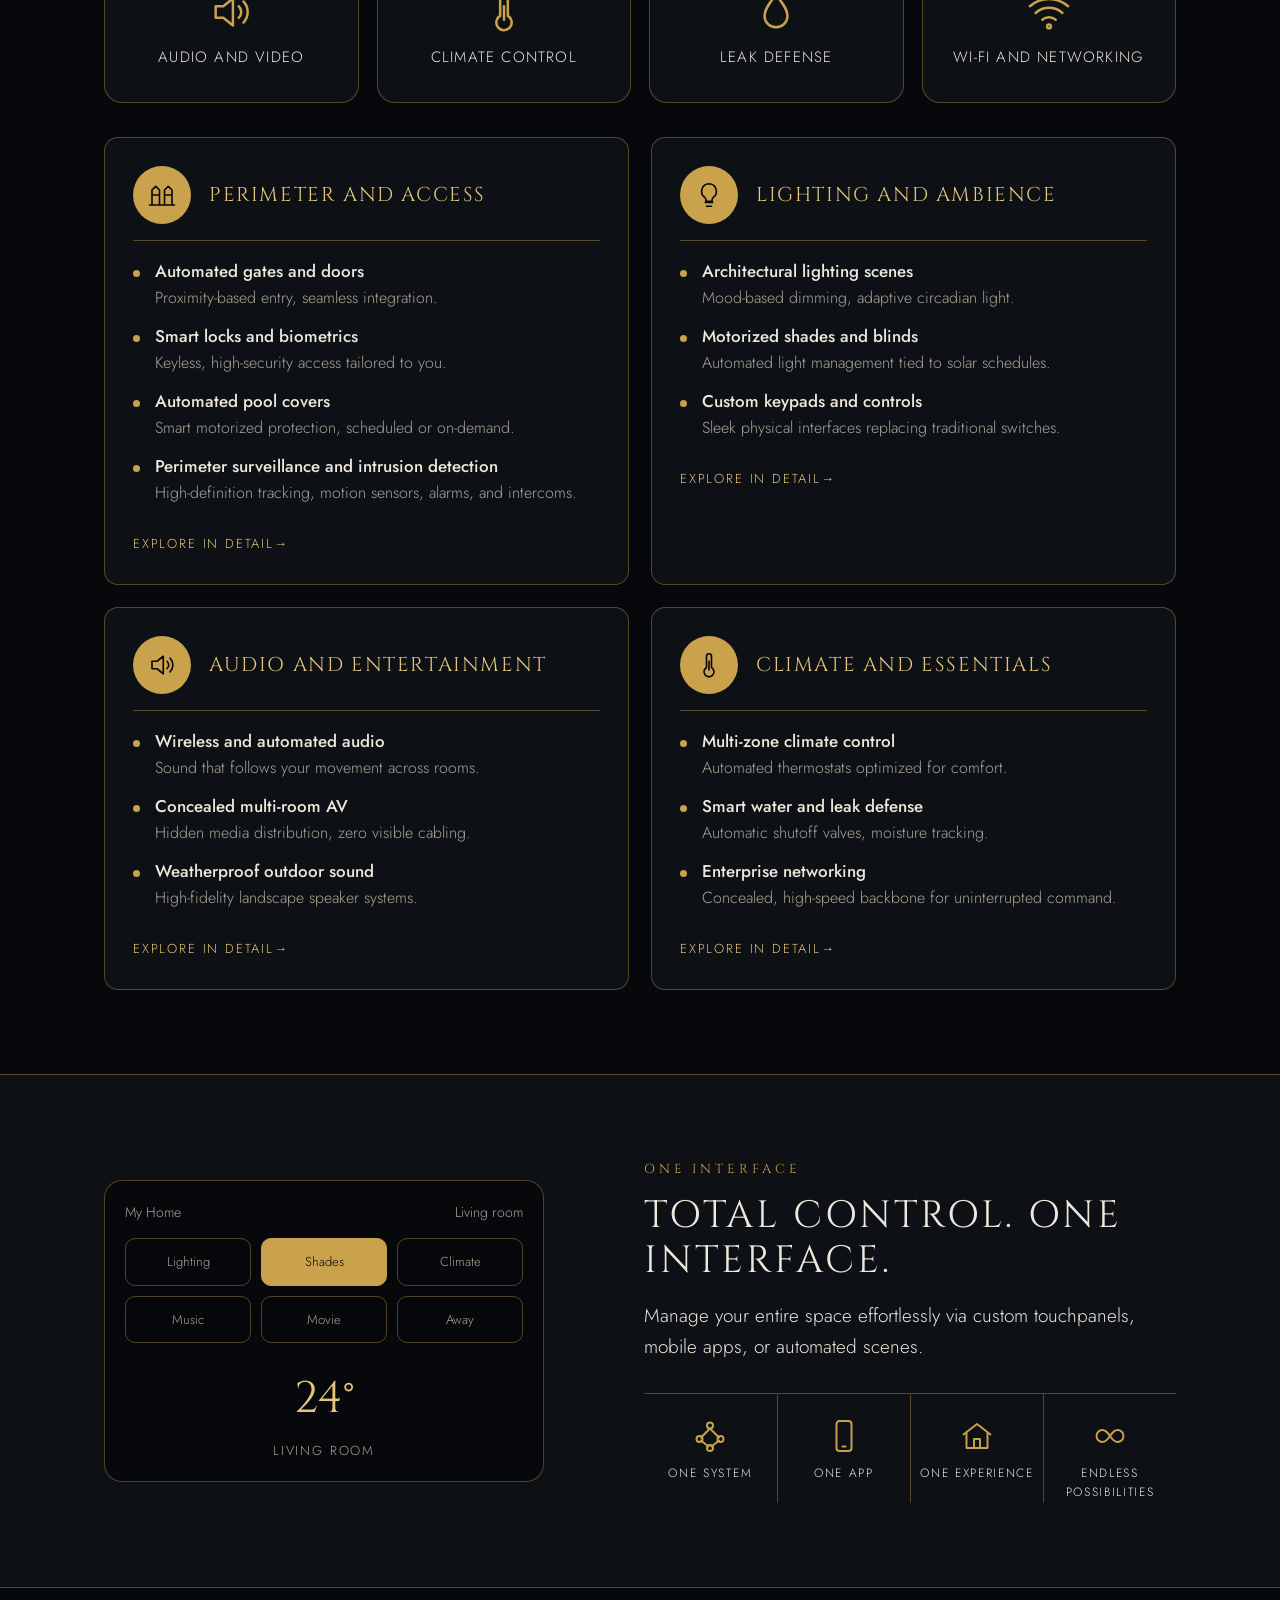
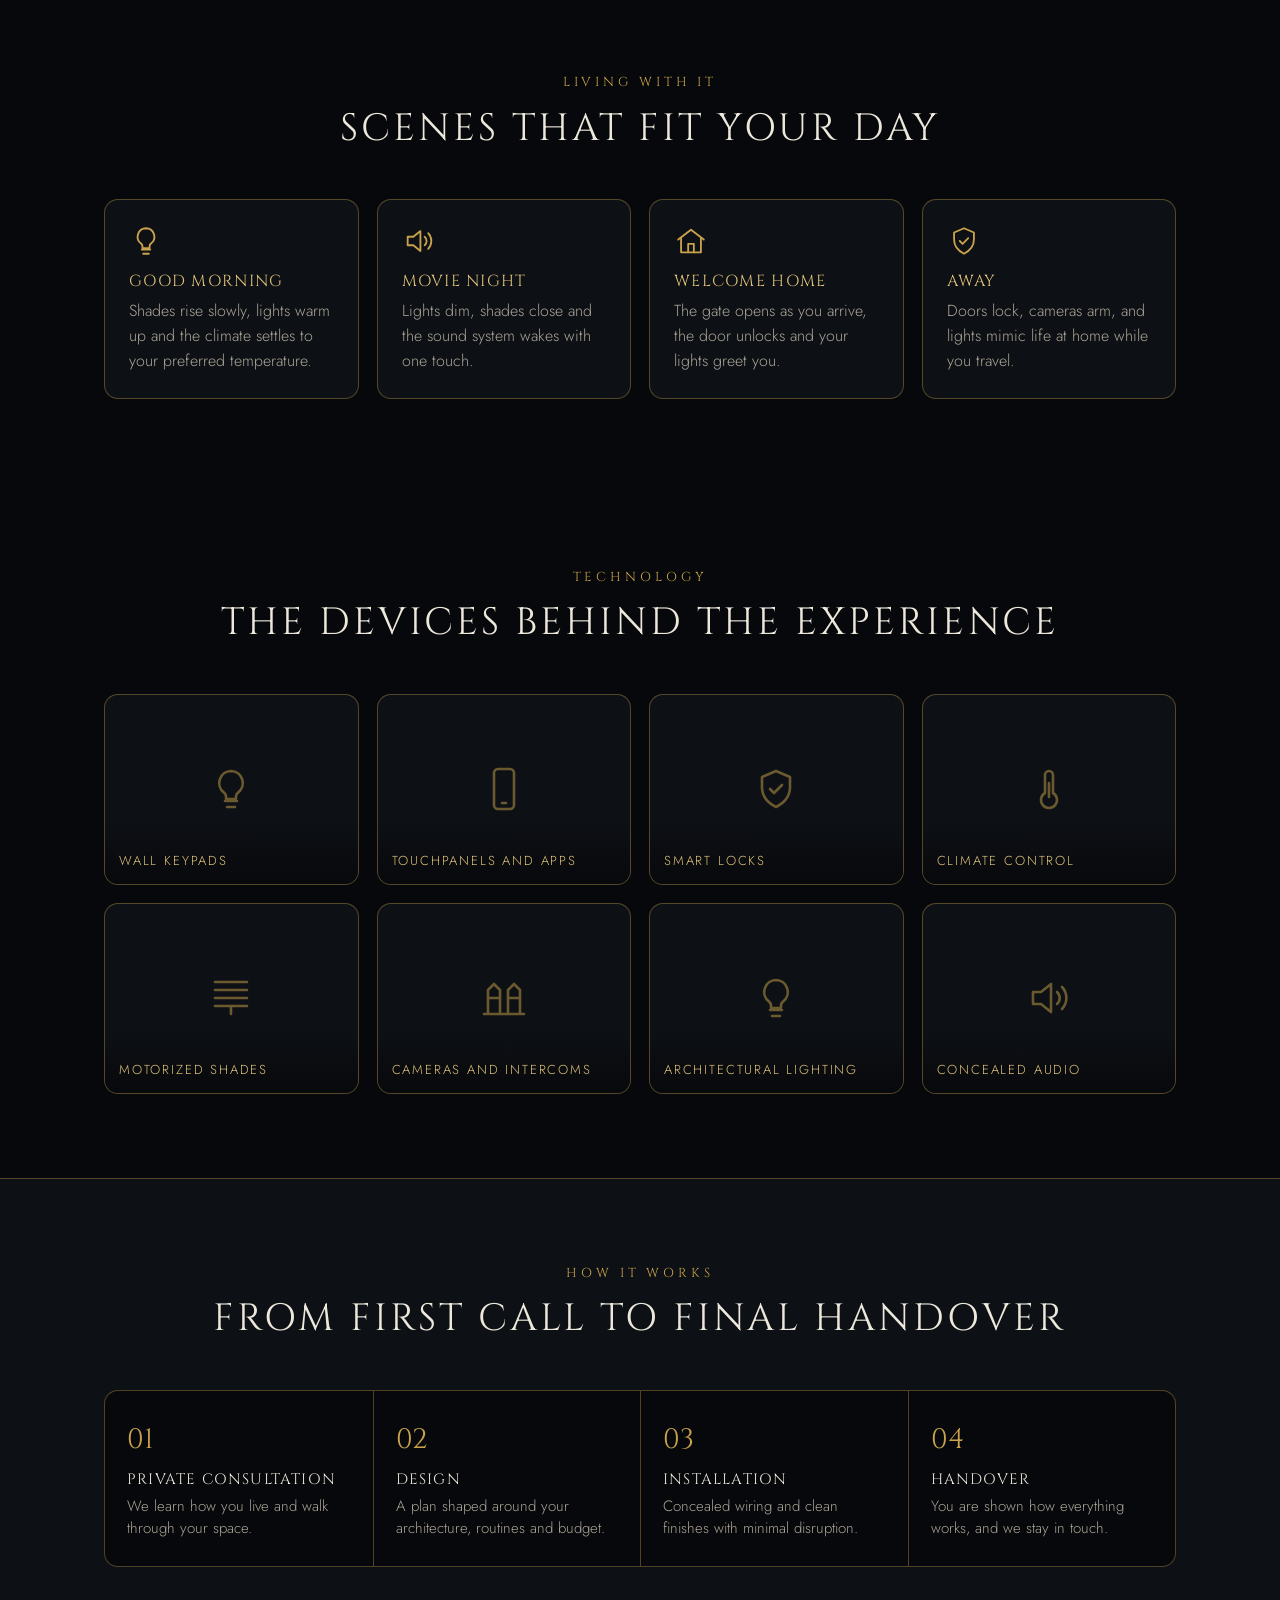
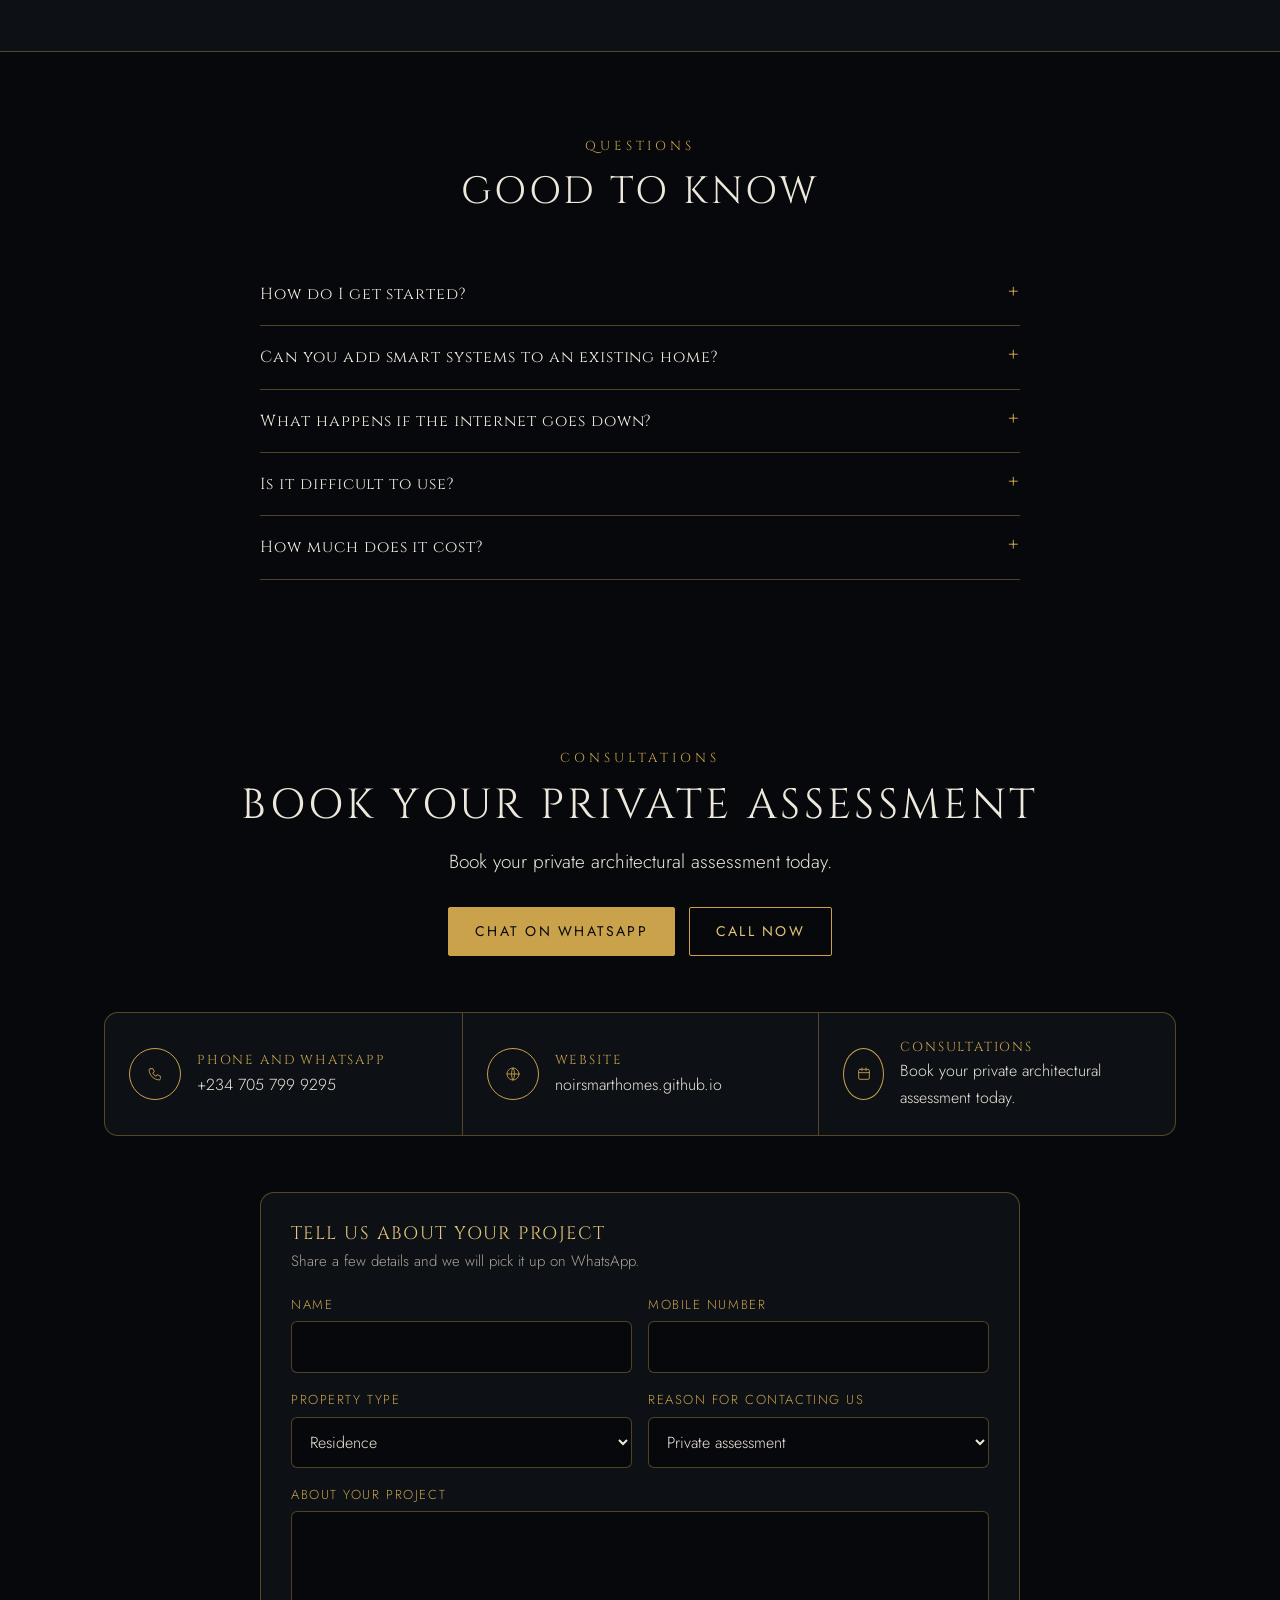
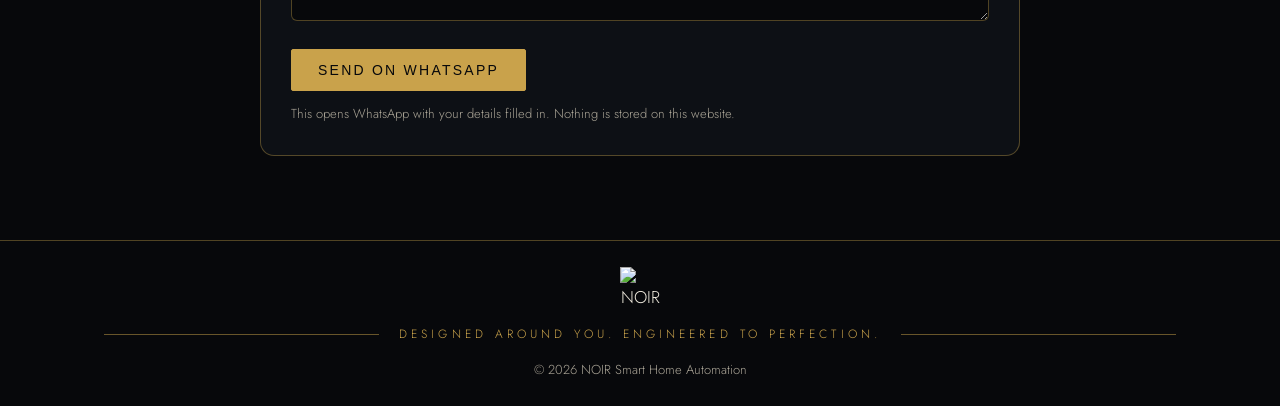
==== commit ff08619f: "Add service detail pages" ====
--- a/index.html
+++ b/index.html
@@ -6,154 +6,15 @@
 <title>NOIR Smart Home Automation | Elegance built into the architecture</title>
 <meta name="description" content="NOIR designs and installs smart home automation: gates and security, lighting, audio, climate and networking, controlled from one interface.">
 <meta name="theme-color" content="#07080b">
-<link rel="icon" href="data:image/svg+xml,%3Csvg xmlns='http://www.w3.org/2000/svg' viewBox='0 0 64 64'%3E%3Crect width='64' height='64' rx='12' fill='%2307080b'/%3E%3Cpath d='M18 48V16l28 32V16' fill='none' stroke='%23C9A24B' stroke-width='5'/%3E%3C/svg%3E">
+<link rel="icon" type="image/png" href="assets/favicon.png">
 <link rel="preconnect" href="https://fonts.googleapis.com">
 <link rel="preconnect" href="https://fonts.gstatic.com" crossorigin>
 <link href="https://fonts.googleapis.com/css2?family=Cinzel:wght@400;500&family=Jost:wght@200;300;400;500&display=swap" rel="stylesheet">
-<style>
-:root{--bg:#07080b;--panel:#0d1015;--gold:#C9A24B;--gold-2:#E3C57A;--line:rgba(201,162,75,.38);--text:#EDE8DC;--muted:#ABA597;--serif:'Cinzel',Georgia,'Times New Roman',serif;--sans:'Jost','Helvetica Neue',Arial,sans-serif}
-*{box-sizing:border-box;margin:0;padding:0}
-html{scroll-behavior:smooth;scroll-padding-top:72px}
-body{background:var(--bg);color:var(--text);font-family:var(--sans);font-weight:300;font-size:17px;line-height:1.65}
-a{color:inherit;text-decoration:none}
-:focus-visible{outline:2px solid var(--gold-2);outline-offset:3px}
-.wrap{max-width:1120px;margin:0 auto;padding:0 24px}
-svg.i{width:1em;height:1em;fill:none;stroke:currentColor;stroke-width:1.3;stroke-linecap:round;stroke-linejoin:round;flex:none}
-.eyebrow{font-family:var(--serif);color:var(--gold);letter-spacing:.3em;text-transform:uppercase;font-size:13px}
-h1,h2,h3{font-family:var(--serif);font-weight:400;letter-spacing:.08em;text-transform:uppercase;line-height:1.2}
-
-header{position:sticky;top:0;z-index:10;background:rgba(7,8,11,.92);backdrop-filter:blur(8px);border-bottom:1px solid var(--line)}
-.nav{display:flex;align-items:center;justify-content:space-between;height:64px}
-.logo{font-weight:200;font-size:28px;letter-spacing:.14em}
-.nav nav{display:flex;gap:30px;align-items:center;font-size:14px;letter-spacing:.16em;text-transform:uppercase}
-.nav nav a:hover{color:var(--gold-2)}
-.btn{display:inline-flex;align-items:center;gap:10px;border:1px solid var(--gold);color:var(--gold-2);padding:12px 26px;border-radius:2px;font-weight:400;font-size:14px;letter-spacing:.16em;text-transform:uppercase;transition:background .2s,color .2s}
-.btn:hover{background:var(--gold);color:#07080b}
-.btn.solid{background:var(--gold);color:#07080b}
-.btn.solid:hover{background:var(--gold-2)}
-
-.hero{position:relative;border-bottom:1px solid var(--line);background:radial-gradient(ellipse at 78% 30%,rgba(201,162,75,.22),transparent 55%),var(--bg)}
-.hero:before{content:"";position:absolute;inset:0;background:linear-gradient(90deg,var(--bg) 30%,rgba(7,8,11,.35) 75%,rgba(7,8,11,.15)),url(assets/hero.jpg) right center/cover no-repeat}
-.hero .wrap{position:relative;padding-top:84px;padding-bottom:92px}
-.mark{font-weight:200;font-size:clamp(84px,17vw,190px);line-height:.95;letter-spacing:.02em}
-.hero .sub{color:var(--gold);letter-spacing:.42em;text-transform:uppercase;font-size:clamp(12px,1.9vw,17px);margin:10px 0 18px}
-.rule{display:flex;align-items:center;gap:0;max-width:480px;margin-bottom:44px}
-.rule:before,.rule:after{content:"";height:1px;background:var(--gold);opacity:.6;flex:1}
-.rule b{width:8px;height:8px;background:var(--gold);transform:rotate(45deg);margin:0 6px}
-.hero h1{font-size:clamp(28px,4.4vw,50px);max-width:640px}
-.hero h1 em{display:block;font-style:normal;color:var(--gold)}
-.hero p{max-width:460px;font-size:19px;margin:22px 0 34px}
-.hero .cta{display:flex;flex-wrap:wrap;gap:14px}
-
-.values{display:grid;grid-template-columns:repeat(4,1fr);border-bottom:1px solid var(--line)}
-.values div{display:flex;gap:16px;align-items:center;padding:28px 22px;border-left:1px solid var(--line)}
-.values div:first-child{border-left:0}
-.values .i{font-size:44px;color:var(--gold)}
-.values h3{font-size:13px;letter-spacing:.14em;margin-bottom:4px}
-.values p{font-size:14px;color:var(--muted);line-height:1.45}
-
-section{padding:84px 0}
-.head{text-align:center;margin-bottom:48px}
-.head h2{font-size:clamp(26px,3.6vw,38px);margin-top:12px}
-.grid{display:grid;grid-template-columns:repeat(2,1fr);gap:22px}
-.card{background:var(--panel);border:1px solid var(--line);border-radius:14px;padding:28px}
-.card header{all:unset;display:flex;align-items:center;gap:18px;padding-bottom:16px;margin-bottom:18px;border-bottom:1px solid var(--line)}
-.badge{width:58px;height:58px;border-radius:50%;background:var(--gold);color:#07080b;display:flex;align-items:center;justify-content:center;font-size:30px}
-.card h3{font-size:clamp(16px,2vw,20px);color:var(--gold-2)}
-.card li{list-style:none;position:relative;padding-left:22px;margin-bottom:14px;line-height:1.5}
-.card li:before{content:"";position:absolute;left:0;top:.62em;width:7px;height:7px;border-radius:50%;background:var(--gold)}
-.card li strong{display:block;font-weight:500}
-.card li span{color:var(--muted);font-size:16px}
-
-#control{background:var(--panel);border-block:1px solid var(--line)}
-.control{display:grid;grid-template-columns:1fr 1.1fr;gap:56px;align-items:center}
-.ui{border:1px solid var(--line);border-radius:18px;background:var(--bg);padding:20px;max-width:440px}
-.ui .top{display:flex;justify-content:space-between;font-size:14px;color:var(--muted);margin-bottom:14px}
-.tiles{display:grid;grid-template-columns:repeat(3,1fr);gap:10px}
-.tiles span{border:1px solid var(--line);border-radius:10px;padding:12px 8px;text-align:center;font-size:13px;color:var(--muted)}
-.tiles span.on{background:var(--gold);color:#07080b;border-color:var(--gold)}
-.ui .temp{font-family:var(--serif);font-size:44px;text-align:center;color:var(--gold-2);margin:20px 0 4px}
-.ui small{display:block;text-align:center;color:var(--muted);font-size:13px;letter-spacing:.14em;text-transform:uppercase}
-.control h2{font-size:clamp(26px,3.4vw,38px);margin:12px 0 16px}
-.control>div>p{font-size:19px;margin-bottom:30px}
-.four{display:grid;grid-template-columns:repeat(4,1fr);border-top:1px solid var(--line)}
-.four div{text-align:center;padding:24px 8px 0;border-left:1px solid var(--line);font-size:12px;letter-spacing:.14em;text-transform:uppercase}
-.four div:first-child{border-left:0}
-.four .i{font-size:36px;color:var(--gold);display:block;margin:0 auto 10px}
-
-.book{text-align:center}
-.book h2{font-size:clamp(26px,3.8vw,42px);margin:12px 0 14px}
-.book>.wrap>p{font-size:19px;margin-bottom:30px}
-.book .cta{display:flex;justify-content:center;flex-wrap:wrap;gap:14px;margin-bottom:56px}
-.info{display:grid;grid-template-columns:repeat(3,1fr);border:1px solid var(--line);border-radius:14px;background:var(--panel);text-align:left}
-.info a,.info div{display:flex;align-items:center;gap:16px;padding:24px;border-left:1px solid var(--line)}
-.info>:first-child{border-left:0}
-.ring{width:52px;height:52px;border:1px solid var(--gold);border-radius:50%;display:flex;align-items:center;justify-content:center;font-size:24px;color:var(--gold)}
-.info small{display:block;font-family:var(--serif);color:var(--gold);letter-spacing:.14em;text-transform:uppercase;font-size:13px}
-.info span{font-size:16px;overflow-wrap:anywhere}
-
-footer{border-top:1px solid var(--line);padding:26px 0;text-align:center}
-.tagline{display:flex;align-items:center;gap:20px;color:var(--gold);letter-spacing:.34em;text-transform:uppercase;font-size:12px}
-.tagline:before,.tagline:after{content:"";flex:1;height:1px;background:var(--gold);opacity:.5}
-footer p{margin-top:14px;color:var(--muted);font-size:13px}
-
-.topbar{background:#0b0e13;border-bottom:1px solid var(--line);font-size:13px;letter-spacing:.06em;color:var(--muted)}
-.topbar .wrap{display:flex;justify-content:space-between;align-items:center;height:36px;gap:16px}
-.topbar a{color:var(--gold-2)}
-.topbar .l{display:flex;gap:22px}
-.alt{background:var(--panel);border-block:1px solid var(--line)}
-.alt .steps{background:var(--bg)}
-.cards4{display:grid;grid-template-columns:repeat(4,1fr);gap:18px}
-.sc{background:var(--panel);border:1px solid var(--line);border-radius:14px;padding:24px}
-.sc .i{font-size:34px;color:var(--gold);margin-bottom:14px;display:block}
-.sc h3{font-size:16px;color:var(--gold-2);margin-bottom:8px}
-.sc p{color:var(--muted);font-size:16px;line-height:1.55}
-.steps{display:grid;grid-template-columns:repeat(4,1fr);border:1px solid var(--line);border-radius:14px;background:var(--panel)}
-.steps div{padding:26px 22px;border-left:1px solid var(--line)}
-.steps div:first-child{border-left:0}
-.steps b{font-family:var(--serif);font-weight:400;color:var(--gold);font-size:28px;display:block;margin-bottom:8px}
-.steps h3{font-size:15px;margin-bottom:6px}
-.steps p{color:var(--muted);font-size:15px;line-height:1.5}
-.faq{max-width:760px;margin:0 auto}
-.faq details{border-bottom:1px solid var(--line);padding:18px 0}
-.faq summary{cursor:pointer;font-family:var(--serif);letter-spacing:.06em;font-size:16px;list-style:none;display:flex;justify-content:space-between;gap:16px}
-.faq summary::-webkit-details-marker{display:none}
-.faq summary:after{content:"+";color:var(--gold);font-size:22px;line-height:1}
-.faq details[open] summary:after{content:"\2212"}
-.faq p{color:var(--muted);margin-top:10px}
-.form{margin:56px auto 0;max-width:760px;text-align:left;background:var(--panel);border:1px solid var(--line);border-radius:14px;padding:30px}
-.form h3{font-size:18px;color:var(--gold-2);margin-bottom:4px}
-.form>p{color:var(--muted);font-size:15px;margin-bottom:20px}
-.fg{display:grid;grid-template-columns:1fr 1fr;gap:16px}
-.form label{display:block;font-size:13px;letter-spacing:.12em;text-transform:uppercase;color:var(--gold);margin-bottom:6px}
-.form input,.form select,.form textarea{width:100%;background:var(--bg);border:1px solid var(--line);border-radius:6px;color:var(--text);padding:12px 14px;font:inherit;font-size:16px}
-.form textarea{min-height:110px;resize:vertical}
-.form .full{grid-column:1/-1}
-.form .btn{cursor:pointer;background:var(--gold);color:#07080b;margin-top:20px}
-.form .btn:hover{background:var(--gold-2)}
-.form small{display:block;color:var(--muted);font-size:13px;margin-top:12px}
-@media(max-width:860px){
-.cards4,.steps{grid-template-columns:repeat(2,1fr)}
-.steps div:nth-child(3){border-left:0}
-.steps div:nth-child(n+3){border-top:1px solid var(--line)}
-.fg{grid-template-columns:1fr}
-.topbar .r{display:none}
-.nav nav a:not(.btn){display:none}
-.values,.four{grid-template-columns:repeat(2,1fr)}
-.values div:nth-child(3){border-left:0}
-.values div:nth-child(n+3){border-top:1px solid var(--line)}
-.grid,.control,.info{grid-template-columns:1fr}
-.info>*{border-left:0!important;border-top:1px solid var(--line)}
-.info>:first-child{border-top:0}
-.four div:nth-child(3){border-left:0}
-.four div:nth-child(n+3){margin-top:18px}
-.tagline{letter-spacing:.2em;font-size:11px}
-.hero:before{background:linear-gradient(180deg,rgba(7,8,11,.55),var(--bg) 92%),url(assets/hero.jpg) center top/cover no-repeat}
-}
-@media(prefers-reduced-motion:reduce){*{transition:none!important;scroll-behavior:auto!important}}
-</style>
+<script>document.documentElement.classList.add("js")</script>
+<link rel="stylesheet" href="assets/style.css">
 </head>
 <body>
+<div id="bar"></div>
 <svg width="0" height="0" style="position:absolute" aria-hidden="true">
 <symbol id="shield" viewBox="0 0 24 24"><path d="M12 3l7 3v5c0 5-3 8-7 10-4-2-7-5-7-10V6z"/><path d="M9 12l2 2 4-4"/></symbol>
 <symbol id="home" viewBox="0 0 24 24"><path d="M3 11l9-7 9 7"/><path d="M5 10v10h14V10"/><path d="M10 20v-6h4v6"/></symbol>
@@ -167,13 +28,16 @@
 <symbol id="globe" viewBox="0 0 24 24"><circle cx="12" cy="12" r="9"/><path d="M3 12h18M12 3c3 3 3 15 0 18M12 3c-3 3-3 15 0 18"/></symbol>
 <symbol id="cal" viewBox="0 0 24 24"><rect x="4" y="5" width="16" height="15" rx="2"/><path d="M4 10h16M9 3v4M15 3v4"/></symbol>
 <symbol id="system" viewBox="0 0 24 24"><circle cx="12" cy="5" r="2"/><circle cx="5" cy="14" r="2"/><circle cx="19" cy="14" r="2"/><circle cx="12" cy="20" r="2"/><path d="M12 7l-6 6M12 7l6 6M6 15l5 4M18 15l-5 4"/></symbol>
+<symbol id="blinds" viewBox="0 0 24 24"><path d="M4 4h16M4 8h16M4 12h16M4 16h16M12 16v4"/></symbol>
+<symbol id="drop" viewBox="0 0 24 24"><path d="M12 3c4 5 6 8 6 11a6 6 0 01-12 0c0-3 2-6 6-11z"/></symbol>
+<symbol id="wifi" viewBox="0 0 24 24"><path d="M2 9a15 15 0 0120 0M5 12.5a10.5 10.5 0 0114 0M8.5 16a5.5 5.5 0 017 0"/><circle cx="12" cy="19.5" r="1"/></symbol>
 <symbol id="inf" viewBox="0 0 24 24"><path d="M12 12c-2-3-3-4-5-4a4 4 0 000 8c2 0 3-1 5-4zm0 0c2 3 3 4 5 4a4 4 0 000-8c-2 0-3 1-5 4z"/></symbol>
 </svg>
 
 <div class="topbar"><div class="wrap"><div class="l"><a href="tel:+2347057999295">+234 705 799 9295</a><a href="https://wa.me/2347057999295">WhatsApp</a></div><span class="r">Private consultations by appointment</span></div></div>
 <header>
 <div class="wrap nav">
-<a href="#top" class="logo" aria-label="NOIR home">NOIR</a>
+<a href="#top" class="logo" aria-label="NOIR home"><img src="assets/logo-sm.png" alt="" width="38" height="40">NOIR</a>
 <nav aria-label="Main">
 <a href="#services">Services</a>
 <a href="#scenes">Scenes</a>
@@ -187,6 +51,7 @@
 <main id="top">
 <div class="hero">
 <div class="wrap">
+<img class="hmark" src="assets/logo.png" alt="NOIR logo" width="104" height="108">
 <div class="mark">NOIR</div>
 <div class="sub">Smart home automation</div>
 <div class="rule" aria-hidden="true"><b></b></div>
@@ -211,9 +76,19 @@
 <section id="services">
 <div class="wrap">
 <div class="head"><div class="eyebrow">What we install</div><h2>Every system, one standard</h2></div>
+<div class="tl8">
+<a class="tl" href="perimeter-access.html#gates"><svg class="i"><use href="#gate"/></svg>Gates and access</a>
+<a class="tl" href="perimeter-access.html#surveillance"><svg class="i"><use href="#shield"/></svg>Security and surveillance</a>
+<a class="tl" href="lighting-ambience.html#scenes"><svg class="i"><use href="#bulb"/></svg>Lighting scenes</a>
+<a class="tl" href="lighting-ambience.html#shades"><svg class="i"><use href="#blinds"/></svg>Shades and keypads</a>
+<a class="tl" href="audio-entertainment.html"><svg class="i"><use href="#speaker"/></svg>Audio and video</a>
+<a class="tl" href="climate-essentials.html#climate"><svg class="i"><use href="#thermo"/></svg>Climate control</a>
+<a class="tl" href="climate-essentials.html#water"><svg class="i"><use href="#drop"/></svg>Leak defense</a>
+<a class="tl" href="climate-essentials.html#network"><svg class="i"><use href="#wifi"/></svg>Wi-Fi and networking</a>
+</div>
 <div class="grid">
 
-<article class="card">
+<article class="card" id="perimeter">
 <header><span class="badge"><svg class="i"><use href="#gate"/></svg></span><h3>Perimeter and access</h3></header>
 <ul>
 <li><strong>Automated gates and doors</strong><span>Proximity-based entry, seamless integration.</span></li>
@@ -221,33 +96,37 @@
 <li><strong>Automated pool covers</strong><span>Smart motorized protection, scheduled or on-demand.</span></li>
 <li><strong>Perimeter surveillance and intrusion detection</strong><span>High-definition tracking, motion sensors, alarms, and intercoms.</span></li>
 </ul>
-</article>
-
-<article class="card">
+<a class="more" href="perimeter-access.html">Explore in detail</a>
+</article>
+
+<article class="card" id="lighting">
 <header><span class="badge"><svg class="i"><use href="#bulb"/></svg></span><h3>Lighting and ambience</h3></header>
 <ul>
 <li><strong>Architectural lighting scenes</strong><span>Mood-based dimming, adaptive circadian light.</span></li>
 <li><strong>Motorized shades and blinds</strong><span>Automated light management tied to solar schedules.</span></li>
 <li><strong>Custom keypads and controls</strong><span>Sleek physical interfaces replacing traditional switches.</span></li>
 </ul>
-</article>
-
-<article class="card">
+<a class="more" href="lighting-ambience.html">Explore in detail</a>
+</article>
+
+<article class="card" id="audio">
 <header><span class="badge"><svg class="i"><use href="#speaker"/></svg></span><h3>Audio and entertainment</h3></header>
 <ul>
 <li><strong>Wireless and automated audio</strong><span>Sound that follows your movement across rooms.</span></li>
 <li><strong>Concealed multi-room AV</strong><span>Hidden media distribution, zero visible cabling.</span></li>
 <li><strong>Weatherproof outdoor sound</strong><span>High-fidelity landscape speaker systems.</span></li>
 </ul>
-</article>
-
-<article class="card">
+<a class="more" href="audio-entertainment.html">Explore in detail</a>
+</article>
+
+<article class="card" id="climate">
 <header><span class="badge"><svg class="i"><use href="#thermo"/></svg></span><h3>Climate and essentials</h3></header>
 <ul>
 <li><strong>Multi-zone climate control</strong><span>Automated thermostats optimized for comfort.</span></li>
 <li><strong>Smart water and leak defense</strong><span>Automatic shutoff valves, moisture tracking.</span></li>
 <li><strong>Enterprise networking</strong><span>Concealed, high-speed backbone for uninterrupted command.</span></li>
 </ul>
+<a class="more" href="climate-essentials.html">Explore in detail</a>
 </article>
 
 </div>
@@ -288,6 +167,22 @@
 </div>
 </section>
 
+<section id="devices">
+<div class="wrap">
+<div class="head"><div class="eyebrow">Technology</div><h2>The devices behind the experience</h2></div>
+<div class="figs">
+<figure class="fig"><svg class="i"><use href="#bulb"/></svg><img src="assets/devices/keypad.jpg" alt="Wall keypad controlling lighting scenes" loading="lazy" onerror="this.remove()"><figcaption>Wall keypads</figcaption></figure>
+<figure class="fig"><svg class="i"><use href="#device"/></svg><img src="assets/devices/touchpanel.jpg" alt="Touchpanel showing a smart home interface" loading="lazy" onerror="this.remove()"><figcaption>Touchpanels and apps</figcaption></figure>
+<figure class="fig"><svg class="i"><use href="#shield"/></svg><img src="assets/devices/lock.jpg" alt="Smart door lock with keyless entry" loading="lazy" onerror="this.remove()"><figcaption>Smart locks</figcaption></figure>
+<figure class="fig"><svg class="i"><use href="#thermo"/></svg><img src="assets/devices/thermostat.jpg" alt="Smart thermostat on a wall" loading="lazy" onerror="this.remove()"><figcaption>Climate control</figcaption></figure>
+<figure class="fig"><svg class="i"><use href="#blinds"/></svg><img src="assets/devices/shades.jpg" alt="Motorized shades in a living room" loading="lazy" onerror="this.remove()"><figcaption>Motorized shades</figcaption></figure>
+<figure class="fig"><svg class="i"><use href="#gate"/></svg><img src="assets/devices/camera.jpg" alt="Discreet security camera and intercom" loading="lazy" onerror="this.remove()"><figcaption>Cameras and intercoms</figcaption></figure>
+<figure class="fig"><svg class="i"><use href="#bulb"/></svg><img src="assets/devices/lighting.jpg" alt="Architectural lighting in a modern home" loading="lazy" onerror="this.remove()"><figcaption>Architectural lighting</figcaption></figure>
+<figure class="fig"><svg class="i"><use href="#speaker"/></svg><img src="assets/devices/speakers.jpg" alt="In-ceiling speakers in a modern room" loading="lazy" onerror="this.remove()"><figcaption>Concealed audio</figcaption></figure>
+</div>
+</div>
+</section>
+
 <section id="process" class="alt">
 <div class="wrap">
 <div class="head"><div class="eyebrow">How it works</div><h2>From first call to final handover</h2></div>
@@ -346,18 +241,11 @@
 
 <footer>
 <div class="wrap">
+<img class="fmark" src="assets/logo-sm.png" alt="NOIR" width="40" height="42">
 <div class="tagline">Designed around you. Engineered to perfection.</div>
 <p>&copy; <span id="y">2026</span> NOIR Smart Home Automation</p>
 </div>
 </footer>
-<script>
-document.getElementById('y').textContent=new Date().getFullYear();
-document.getElementById('enquiry').addEventListener('submit',function(e){
-e.preventDefault();
-var v=function(i){return document.getElementById(i).value.trim()};
-var t='Hello NOIR, I would like a consultation.\nName: '+v('f-name')+'\nPhone: '+(v('f-phone')||'not given')+'\nProperty: '+v('f-prop')+'\nReason: '+v('f-reason')+(v('f-msg')?'\nDetails: '+v('f-msg'):'');
-window.open('https://wa.me/2347057999295?text='+encodeURIComponent(t),'_blank','noopener');
-});
-</script>
+<script src="assets/site.js" defer></script>
 </body>
 </html>
--- a/assets/style.css
+++ b/assets/style.css
@@ -0,0 +1,220 @@
+:root{--bg:#07080b;--panel:#0d1015;--gold:#C9A24B;--gold-2:#E3C57A;--line:rgba(201,162,75,.38);--text:#EDE8DC;--muted:#ABA597;--serif:'Cinzel',Georgia,'Times New Roman',serif;--sans:'Jost','Helvetica Neue',Arial,sans-serif}
+*{box-sizing:border-box;margin:0;padding:0}
+html{scroll-behavior:smooth;scroll-padding-top:72px}
+body{background:var(--bg);color:var(--text);font-family:var(--sans);font-weight:300;font-size:17px;line-height:1.65}
+a{color:inherit;text-decoration:none}
+:focus-visible{outline:2px solid var(--gold-2);outline-offset:3px}
+.wrap{max-width:1120px;margin:0 auto;padding:0 24px}
+svg.i{width:1em;height:1em;fill:none;stroke:currentColor;stroke-width:1.3;stroke-linecap:round;stroke-linejoin:round;flex:none}
+.eyebrow{font-family:var(--serif);color:var(--gold);letter-spacing:.3em;text-transform:uppercase;font-size:13px}
+h1,h2,h3{font-family:var(--serif);font-weight:400;letter-spacing:.08em;text-transform:uppercase;line-height:1.2}
+
+header{position:sticky;top:0;z-index:10;background:rgba(7,8,11,.92);backdrop-filter:blur(8px);border-bottom:1px solid var(--line)}
+.nav{display:flex;align-items:center;justify-content:space-between;height:64px}
+.logo{font-weight:200;font-size:28px;letter-spacing:.14em}
+.nav nav{display:flex;gap:30px;align-items:center;font-size:14px;letter-spacing:.16em;text-transform:uppercase}
+.nav nav a:hover{color:var(--gold-2)}
+.btn{display:inline-flex;align-items:center;gap:10px;border:1px solid var(--gold);color:var(--gold-2);padding:12px 26px;border-radius:2px;font-weight:400;font-size:14px;letter-spacing:.16em;text-transform:uppercase;transition:background .2s,color .2s}
+.btn:hover{background:var(--gold);color:#07080b}
+.btn.solid{background:var(--gold);color:#07080b}
+.btn.solid:hover{background:var(--gold-2)}
+
+.hero{position:relative;border-bottom:1px solid var(--line);background:radial-gradient(ellipse at 78% 30%,rgba(201,162,75,.22),transparent 55%),var(--bg)}
+.hero:before{content:"";position:absolute;inset:0;background:linear-gradient(90deg,var(--bg) 30%,rgba(7,8,11,.35) 75%,rgba(7,8,11,.15)),url(assets/hero.jpg) right center/cover no-repeat}
+.hero .wrap{position:relative;padding-top:84px;padding-bottom:92px}
+.mark{font-weight:200;font-size:clamp(84px,17vw,190px);line-height:.95;letter-spacing:.02em}
+.hero .sub{color:var(--gold);letter-spacing:.42em;text-transform:uppercase;font-size:clamp(12px,1.9vw,17px);margin:10px 0 18px}
+.rule{display:flex;align-items:center;gap:0;max-width:480px;margin-bottom:44px}
+.rule:before,.rule:after{content:"";height:1px;background:var(--gold);opacity:.6;flex:1}
+.rule b{width:8px;height:8px;background:var(--gold);transform:rotate(45deg);margin:0 6px}
+.hero h1{font-size:clamp(28px,4.4vw,50px);max-width:640px}
+.hero h1 em{display:block;font-style:normal;color:var(--gold)}
+.hero p{max-width:460px;font-size:19px;margin:22px 0 34px}
+.hero .cta{display:flex;flex-wrap:wrap;gap:14px}
+
+.values{display:grid;grid-template-columns:repeat(4,1fr);border-bottom:1px solid var(--line)}
+.values div{display:flex;gap:16px;align-items:center;padding:28px 22px;border-left:1px solid var(--line)}
+.values div:first-child{border-left:0}
+.values .i{font-size:44px;color:var(--gold)}
+.values h3{font-size:13px;letter-spacing:.14em;margin-bottom:4px}
+.values p{font-size:14px;color:var(--muted);line-height:1.45}
+
+section{padding:84px 0}
+.head{text-align:center;margin-bottom:48px}
+.head h2{font-size:clamp(26px,3.6vw,38px);margin-top:12px}
+.grid{display:grid;grid-template-columns:repeat(2,1fr);gap:22px}
+.card{background:var(--panel);border:1px solid var(--line);border-radius:14px;padding:28px}
+.card header{all:unset;display:flex;align-items:center;gap:18px;padding-bottom:16px;margin-bottom:18px;border-bottom:1px solid var(--line)}
+.badge{width:58px;height:58px;border-radius:50%;background:var(--gold);color:#07080b;display:flex;align-items:center;justify-content:center;font-size:30px}
+.card h3{font-size:clamp(16px,2vw,20px);color:var(--gold-2)}
+.card li{list-style:none;position:relative;padding-left:22px;margin-bottom:14px;line-height:1.5}
+.card li:before{content:"";position:absolute;left:0;top:.62em;width:7px;height:7px;border-radius:50%;background:var(--gold)}
+.card li strong{display:block;font-weight:500}
+.card li span{color:var(--muted);font-size:16px}
+
+#control{background:var(--panel);border-block:1px solid var(--line)}
+.control{display:grid;grid-template-columns:1fr 1.1fr;gap:56px;align-items:center}
+.ui{border:1px solid var(--line);border-radius:18px;background:var(--bg);padding:20px;max-width:440px}
+.ui .top{display:flex;justify-content:space-between;font-size:14px;color:var(--muted);margin-bottom:14px}
+.tiles{display:grid;grid-template-columns:repeat(3,1fr);gap:10px}
+.tiles span{border:1px solid var(--line);border-radius:10px;padding:12px 8px;text-align:center;font-size:13px;color:var(--muted)}
+.tiles span.on{background:var(--gold);color:#07080b;border-color:var(--gold)}
+.ui .temp{font-family:var(--serif);font-size:44px;text-align:center;color:var(--gold-2);margin:20px 0 4px}
+.ui small{display:block;text-align:center;color:var(--muted);font-size:13px;letter-spacing:.14em;text-transform:uppercase}
+.control h2{font-size:clamp(26px,3.4vw,38px);margin:12px 0 16px}
+.control>div>p{font-size:19px;margin-bottom:30px}
+.four{display:grid;grid-template-columns:repeat(4,1fr);border-top:1px solid var(--line)}
+.four div{text-align:center;padding:24px 8px 0;border-left:1px solid var(--line);font-size:12px;letter-spacing:.14em;text-transform:uppercase}
+.four div:first-child{border-left:0}
+.four .i{font-size:36px;color:var(--gold);display:block;margin:0 auto 10px}
+
+.book{text-align:center}
+.book h2{font-size:clamp(26px,3.8vw,42px);margin:12px 0 14px}
+.book>.wrap>p{font-size:19px;margin-bottom:30px}
+.book .cta{display:flex;justify-content:center;flex-wrap:wrap;gap:14px;margin-bottom:56px}
+.info{display:grid;grid-template-columns:repeat(3,1fr);border:1px solid var(--line);border-radius:14px;background:var(--panel);text-align:left}
+.info a,.info div{display:flex;align-items:center;gap:16px;padding:24px;border-left:1px solid var(--line)}
+.info>:first-child{border-left:0}
+.ring{width:52px;height:52px;border:1px solid var(--gold);border-radius:50%;display:flex;align-items:center;justify-content:center;font-size:24px;color:var(--gold)}
+.info small{display:block;font-family:var(--serif);color:var(--gold);letter-spacing:.14em;text-transform:uppercase;font-size:13px}
+.info span{font-size:16px;overflow-wrap:anywhere}
+
+footer{border-top:1px solid var(--line);padding:26px 0;text-align:center}
+.tagline{display:flex;align-items:center;gap:20px;color:var(--gold);letter-spacing:.34em;text-transform:uppercase;font-size:12px}
+.tagline:before,.tagline:after{content:"";flex:1;height:1px;background:var(--gold);opacity:.5}
+footer p{margin-top:14px;color:var(--muted);font-size:13px}
+
+.topbar{background:#0b0e13;border-bottom:1px solid var(--line);font-size:13px;letter-spacing:.06em;color:var(--muted)}
+.topbar .wrap{display:flex;justify-content:space-between;align-items:center;height:36px;gap:16px}
+.topbar a{color:var(--gold-2)}
+.topbar .l{display:flex;gap:22px}
+.alt{background:var(--panel);border-block:1px solid var(--line)}
+.alt .steps{background:var(--bg)}
+.cards4{display:grid;grid-template-columns:repeat(4,1fr);gap:18px}
+.sc{background:var(--panel);border:1px solid var(--line);border-radius:14px;padding:24px}
+.sc .i{font-size:34px;color:var(--gold);margin-bottom:14px;display:block}
+.sc h3{font-size:16px;color:var(--gold-2);margin-bottom:8px}
+.sc p{color:var(--muted);font-size:16px;line-height:1.55}
+.steps{display:grid;grid-template-columns:repeat(4,1fr);border:1px solid var(--line);border-radius:14px;background:var(--panel)}
+.steps div{padding:26px 22px;border-left:1px solid var(--line)}
+.steps div:first-child{border-left:0}
+.steps b{font-family:var(--serif);font-weight:400;color:var(--gold);font-size:28px;display:block;margin-bottom:8px}
+.steps h3{font-size:15px;margin-bottom:6px}
+.steps p{color:var(--muted);font-size:15px;line-height:1.5}
+.faq{max-width:760px;margin:0 auto}
+.faq details{border-bottom:1px solid var(--line);padding:18px 0}
+.faq summary{cursor:pointer;font-family:var(--serif);letter-spacing:.06em;font-size:16px;list-style:none;display:flex;justify-content:space-between;gap:16px}
+.faq summary::-webkit-details-marker{display:none}
+.faq summary:after{content:"+";color:var(--gold);font-size:22px;line-height:1}
+.faq details[open] summary:after{content:"\2212"}
+.faq p{color:var(--muted);margin-top:10px}
+.form{margin:56px auto 0;max-width:760px;text-align:left;background:var(--panel);border:1px solid var(--line);border-radius:14px;padding:30px}
+.form h3{font-size:18px;color:var(--gold-2);margin-bottom:4px}
+.form>p{color:var(--muted);font-size:15px;margin-bottom:20px}
+.fg{display:grid;grid-template-columns:1fr 1fr;gap:16px}
+.form label{display:block;font-size:13px;letter-spacing:.12em;text-transform:uppercase;color:var(--gold);margin-bottom:6px}
+.form input,.form select,.form textarea{width:100%;background:var(--bg);border:1px solid var(--line);border-radius:6px;color:var(--text);padding:12px 14px;font:inherit;font-size:16px}
+.form textarea{min-height:110px;resize:vertical}
+.form .full{grid-column:1/-1}
+.form .btn{cursor:pointer;background:var(--gold);color:#07080b;margin-top:20px}
+.form .btn:hover{background:var(--gold-2)}
+.form small{display:block;color:var(--muted);font-size:13px;margin-top:12px}
+@media(max-width:860px){
+.cards4,.steps{grid-template-columns:repeat(2,1fr)}
+.steps div:nth-child(3){border-left:0}
+.steps div:nth-child(n+3){border-top:1px solid var(--line)}
+.fg{grid-template-columns:1fr}
+.topbar .r{display:none}
+.nav nav a:not(.btn){display:none}
+.values,.four{grid-template-columns:repeat(2,1fr)}
+.values div:nth-child(3){border-left:0}
+.values div:nth-child(n+3){border-top:1px solid var(--line)}
+.grid,.control,.info{grid-template-columns:1fr}
+.info>*{border-left:0!important;border-top:1px solid var(--line)}
+.info>:first-child{border-top:0}
+.four div:nth-child(3){border-left:0}
+.four div:nth-child(n+3){margin-top:18px}
+.tagline{letter-spacing:.2em;font-size:11px}
+.hero:before{background:linear-gradient(180deg,rgba(7,8,11,.55),var(--bg) 92%),url(assets/hero.jpg) center top/cover no-repeat}
+}
+.hero{overflow:hidden}
+.hero .wrap{z-index:1}
+@keyframes up{from{opacity:0;transform:translateY(28px)}to{opacity:1;transform:none}}
+@keyframes draw{from{transform:scaleX(0)}to{transform:scaleX(1)}}
+@keyframes drift{from{transform:translate(0,0) scale(1);opacity:.5}to{transform:translate(-6%,7%) scale(1.18);opacity:.95}}
+.hero .mark,.hero .sub,.hero h1,.hero p,.hero .cta{animation:up .9s cubic-bezier(.2,.7,.2,1) both}
+.hero .sub{animation-delay:.12s}.hero h1{animation-delay:.3s}.hero p{animation-delay:.45s}.hero .cta{animation-delay:.6s}
+.hero .rule{transform-origin:left;animation:draw 1.1s .2s ease both}
+.hero:after{content:"";position:absolute;right:-10%;top:-10%;width:60%;height:120%;z-index:0;pointer-events:none;background:radial-gradient(closest-side,rgba(201,162,75,.22),transparent);animation:drift 9s ease-in-out infinite alternate}
+.js .rv{opacity:0;translate:0 26px;transition:opacity .7s ease,translate .7s cubic-bezier(.2,.7,.2,1),transform .35s cubic-bezier(.2,.7,.2,1),border-color .35s,box-shadow .35s,background .3s,color .3s}
+.js .rv.in{opacity:1;translate:0 0}
+#bar{position:fixed;top:0;left:0;height:2px;width:100%;background:var(--gold-2);transform:scaleX(0);transform-origin:left;z-index:20}
+.btn{transition:background .25s,color .25s,transform .25s,box-shadow .25s}
+.btn:hover{transform:translateY(-3px);box-shadow:0 10px 28px rgba(201,162,75,.3)}
+.nav nav a:not(.btn){position:relative}
+.nav nav a:not(.btn):after{content:"";position:absolute;left:0;right:0;bottom:-6px;height:1px;background:var(--gold);transform:scaleX(0);transform-origin:left;transition:transform .3s}
+.nav nav a:not(.btn):hover:after{transform:scaleX(1)}
+.card,.sc{transition:transform .35s cubic-bezier(.2,.7,.2,1),border-color .35s,box-shadow .35s}
+.card:hover,.sc:hover{transform:translateY(-6px);border-color:var(--gold);box-shadow:0 18px 40px rgba(0,0,0,.55),0 0 0 1px rgba(201,162,75,.25)}
+.sc .i,.badge{transition:transform .5s cubic-bezier(.2,.7,.2,1)}
+.sc:hover .i{transform:scale(1.18) rotate(-6deg)}
+.card:hover .badge{transform:rotate(360deg)}
+.tiles span{transition:background .45s,color .45s,border-color .45s}
+.values div .i{transition:transform .4s}
+.values div:hover .i{transform:translateY(-4px) scale(1.08)}
+.tl8{display:grid;grid-template-columns:repeat(4,1fr);gap:18px;margin-bottom:34px}
+.tl{display:flex;flex-direction:column;align-items:center;justify-content:center;gap:12px;min-height:150px;padding:22px 12px;text-align:center;background:var(--panel);border:1px solid var(--line);border-radius:18px;font-size:15px;letter-spacing:.08em;text-transform:uppercase;line-height:1.35}
+.tl .i{font-size:46px;color:var(--gold);transition:transform .4s cubic-bezier(.2,.7,.2,1),color .3s}
+.tl:hover,.tl:focus-visible{transform:translateY(-8px);background:var(--gold);color:#07080b;border-color:var(--gold-2);box-shadow:0 16px 36px rgba(201,162,75,.3)}
+.tl:hover .i,.tl:focus-visible .i{color:#07080b;transform:scale(1.15) rotate(-5deg)}
+@media(max-width:860px){.tl8{grid-template-columns:repeat(2,1fr)}}
+.logo{display:flex;align-items:center;gap:12px}
+.logo img{height:38px;width:auto}
+.hmark{display:block;width:104px;height:auto;margin-bottom:18px;animation:up .9s cubic-bezier(.2,.7,.2,1) both,glow 3.5s 1s ease-in-out infinite alternate}
+@keyframes glow{from{filter:drop-shadow(0 0 6px rgba(201,162,75,.15))}to{filter:drop-shadow(0 0 22px rgba(201,162,75,.55))}}
+.fmark{display:block;width:40px;height:auto;margin:0 auto 16px}
+.figs{display:grid;grid-template-columns:repeat(4,1fr);gap:18px}
+.fig{position:relative;aspect-ratio:4/3;border:1px solid var(--line);border-radius:14px;overflow:hidden;background:var(--panel);display:flex;align-items:center;justify-content:center}
+.fig>.i{font-size:48px;color:var(--gold);opacity:.5}
+.fig img{position:absolute;inset:0;width:100%;height:100%;object-fit:cover;transition:transform .7s cubic-bezier(.2,.7,.2,1)}
+.fig:hover img{transform:scale(1.07)}
+.fig:hover{border-color:var(--gold)}
+.fig figcaption{position:absolute;left:0;right:0;bottom:0;padding:28px 14px 12px;font-size:13px;letter-spacing:.14em;text-transform:uppercase;color:var(--gold-2);background:linear-gradient(transparent,rgba(7,8,11,.92))}
+@media(max-width:860px){.figs{grid-template-columns:repeat(2,1fr)}}
+a.sc{display:block;color:inherit}
+.more{display:inline-block;margin-top:14px;color:var(--gold-2);letter-spacing:.14em;text-transform:uppercase;font-size:13px}
+.more:after{content:" \2192";display:inline-block;transition:transform .25s}
+.more:hover:after{transform:translateX(6px)}
+.phero{position:relative;overflow:hidden;border-bottom:1px solid var(--line);background:radial-gradient(ellipse at 80% 20%,rgba(201,162,75,.2),transparent 55%),var(--bg)}
+.phero:before{content:"";position:absolute;inset:0;background:linear-gradient(90deg,var(--bg) 35%,rgba(7,8,11,.4)),var(--img,none) right center/cover no-repeat}
+.phero .wrap{position:relative;z-index:1;padding-top:64px;padding-bottom:76px}
+.phero .wrap>*{animation:up .9s cubic-bezier(.2,.7,.2,1) both}
+.phero .wrap>:nth-child(2){animation-delay:.1s}.phero .wrap>:nth-child(3){animation-delay:.2s}.phero .wrap>:nth-child(4){animation-delay:.3s}.phero .wrap>:nth-child(5){animation-delay:.4s}
+.crumbs{font-size:14px;color:var(--muted);letter-spacing:.06em;margin-bottom:26px}
+.crumbs a{color:var(--gold-2)}.crumbs a:hover{text-decoration:underline}
+.phero h1{font-size:clamp(30px,5vw,54px);margin:12px 0 18px;max-width:720px}
+.phero p{max-width:560px;font-size:19px;margin-bottom:30px}
+.phero .cta{display:flex;flex-wrap:wrap;gap:14px}
+.det{padding:64px 0;border-bottom:1px solid var(--line)}
+.det-g{display:grid;grid-template-columns:1fr 1fr;gap:56px;align-items:center}
+.det-g.flip .dfig{order:2}
+.dfig{position:relative;aspect-ratio:4/3;margin:0;border:1px solid var(--line);border-radius:16px;overflow:hidden;background:var(--panel);display:flex;align-items:center;justify-content:center}
+.dfig>.i{font-size:72px;color:var(--gold);opacity:.45}
+.dfig img{position:absolute;inset:0;width:100%;height:100%;object-fit:cover;transition:transform .8s cubic-bezier(.2,.7,.2,1)}
+.dfig:hover img{transform:scale(1.05)}
+.det h2{font-size:clamp(22px,3vw,30px);margin:10px 0 6px}
+.lead{color:var(--gold-2);font-size:17px;margin-bottom:12px}
+.det h3{font-size:13px;letter-spacing:.16em;color:var(--gold);margin:18px 0 8px}
+.ticks{list-style:none}
+.ticks li{position:relative;padding-left:24px;margin-bottom:10px}
+.ticks li:before{content:"";position:absolute;left:0;top:.62em;width:8px;height:8px;border-radius:50%;background:var(--gold)}
+.others{padding:72px 0}
+.cta2{text-align:center;padding:74px 0;background:var(--panel);border-top:1px solid var(--line)}
+.cta2 h2{font-size:clamp(24px,3.4vw,36px);margin:12px 0 22px}
+.cta2 .cta{display:flex;justify-content:center;flex-wrap:wrap;gap:14px}
+@media(max-width:860px){.det-g{grid-template-columns:1fr;gap:28px}.det-g.flip .dfig{order:0}.det{padding:44px 0}.phero:before{background:linear-gradient(180deg,rgba(7,8,11,.6),var(--bg)),var(--img,none) center top/cover no-repeat}}
+.cards4.c3{grid-template-columns:repeat(3,1fr)}
+@media(max-width:860px){.cards4.c3{grid-template-columns:1fr}}
+@media(max-width:560px){.values{grid-template-columns:1fr}.values div{border-left:0!important;border-top:1px solid var(--line)}.values div:first-child{border-top:0}}
+@media(max-width:560px){.logo{font-size:22px;gap:8px}.logo img{height:32px}.nav .btn{padding:9px 12px;font-size:11px;letter-spacing:.08em;white-space:nowrap}.topbar .wrap{font-size:12px}}
+@media(prefers-reduced-motion:reduce){*{transition:none!important;animation:none!important;scroll-behavior:auto!important}.js .rv{opacity:1;translate:none}}
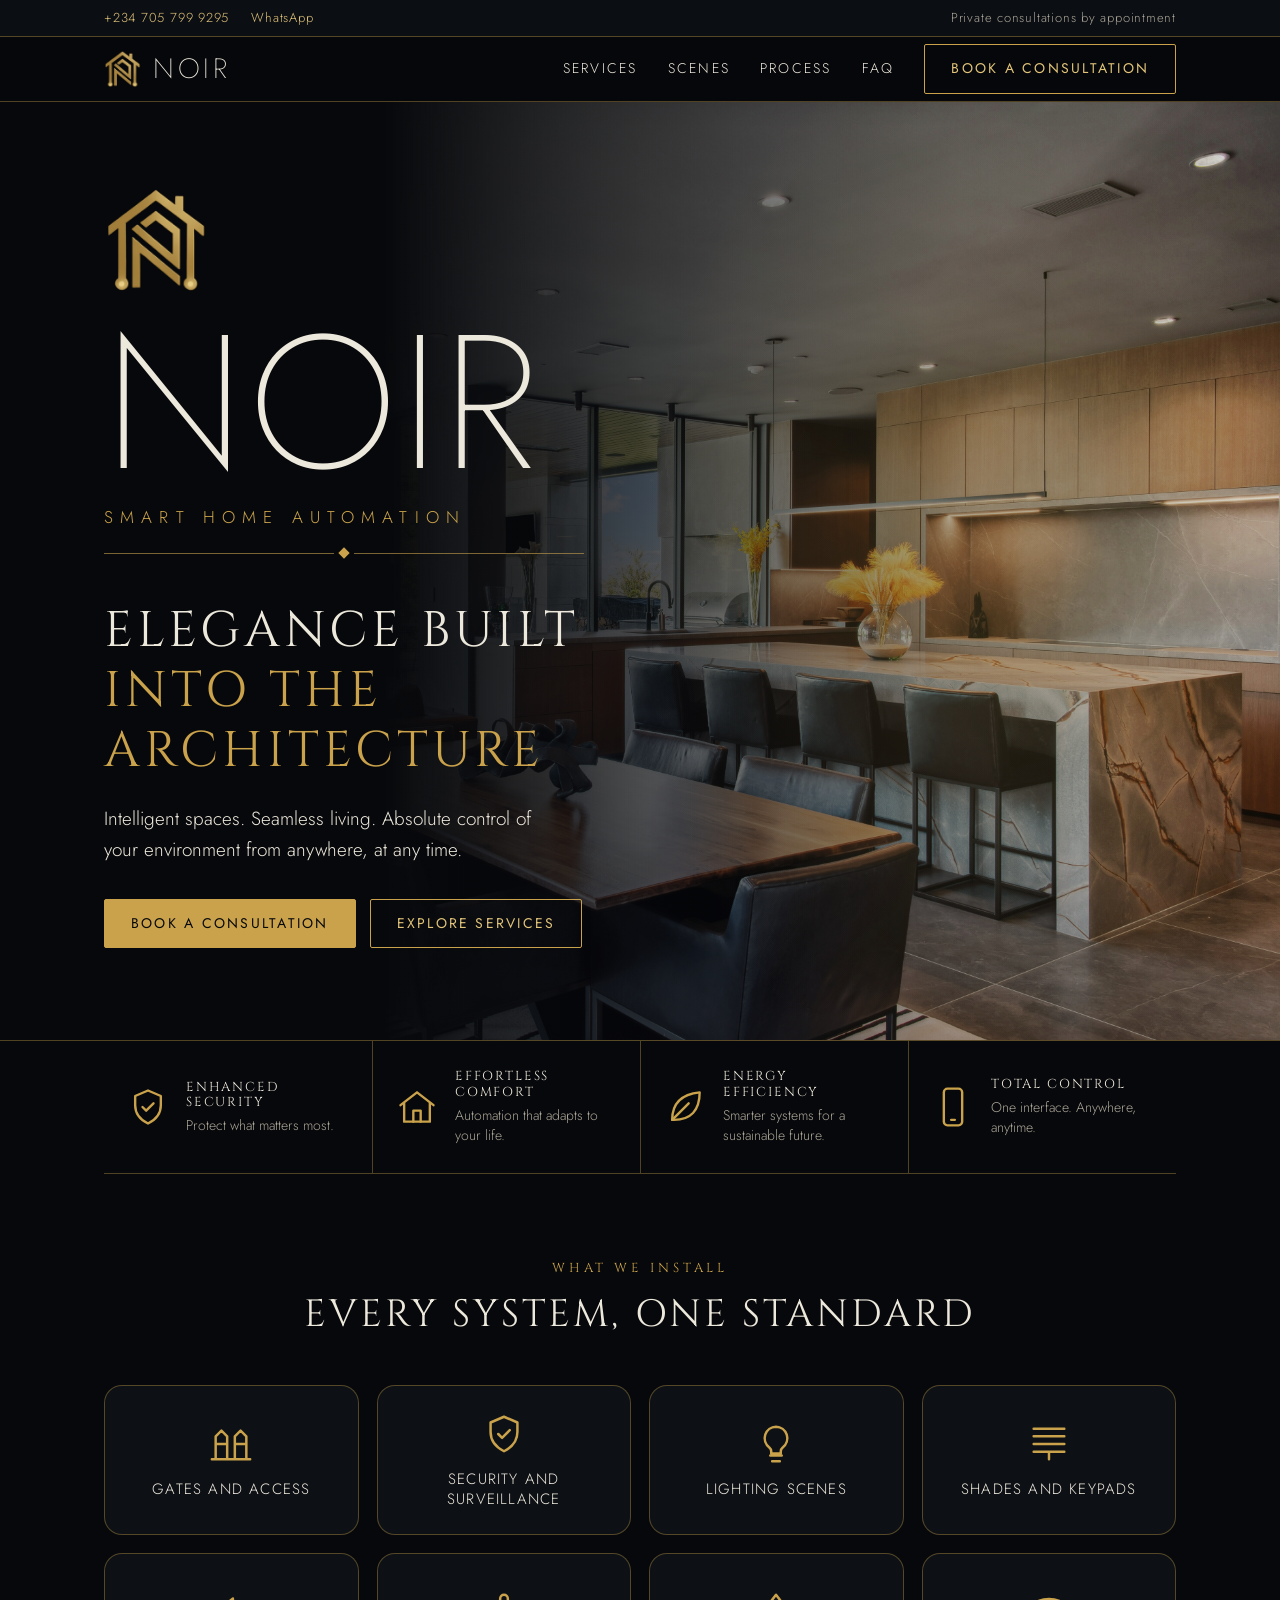
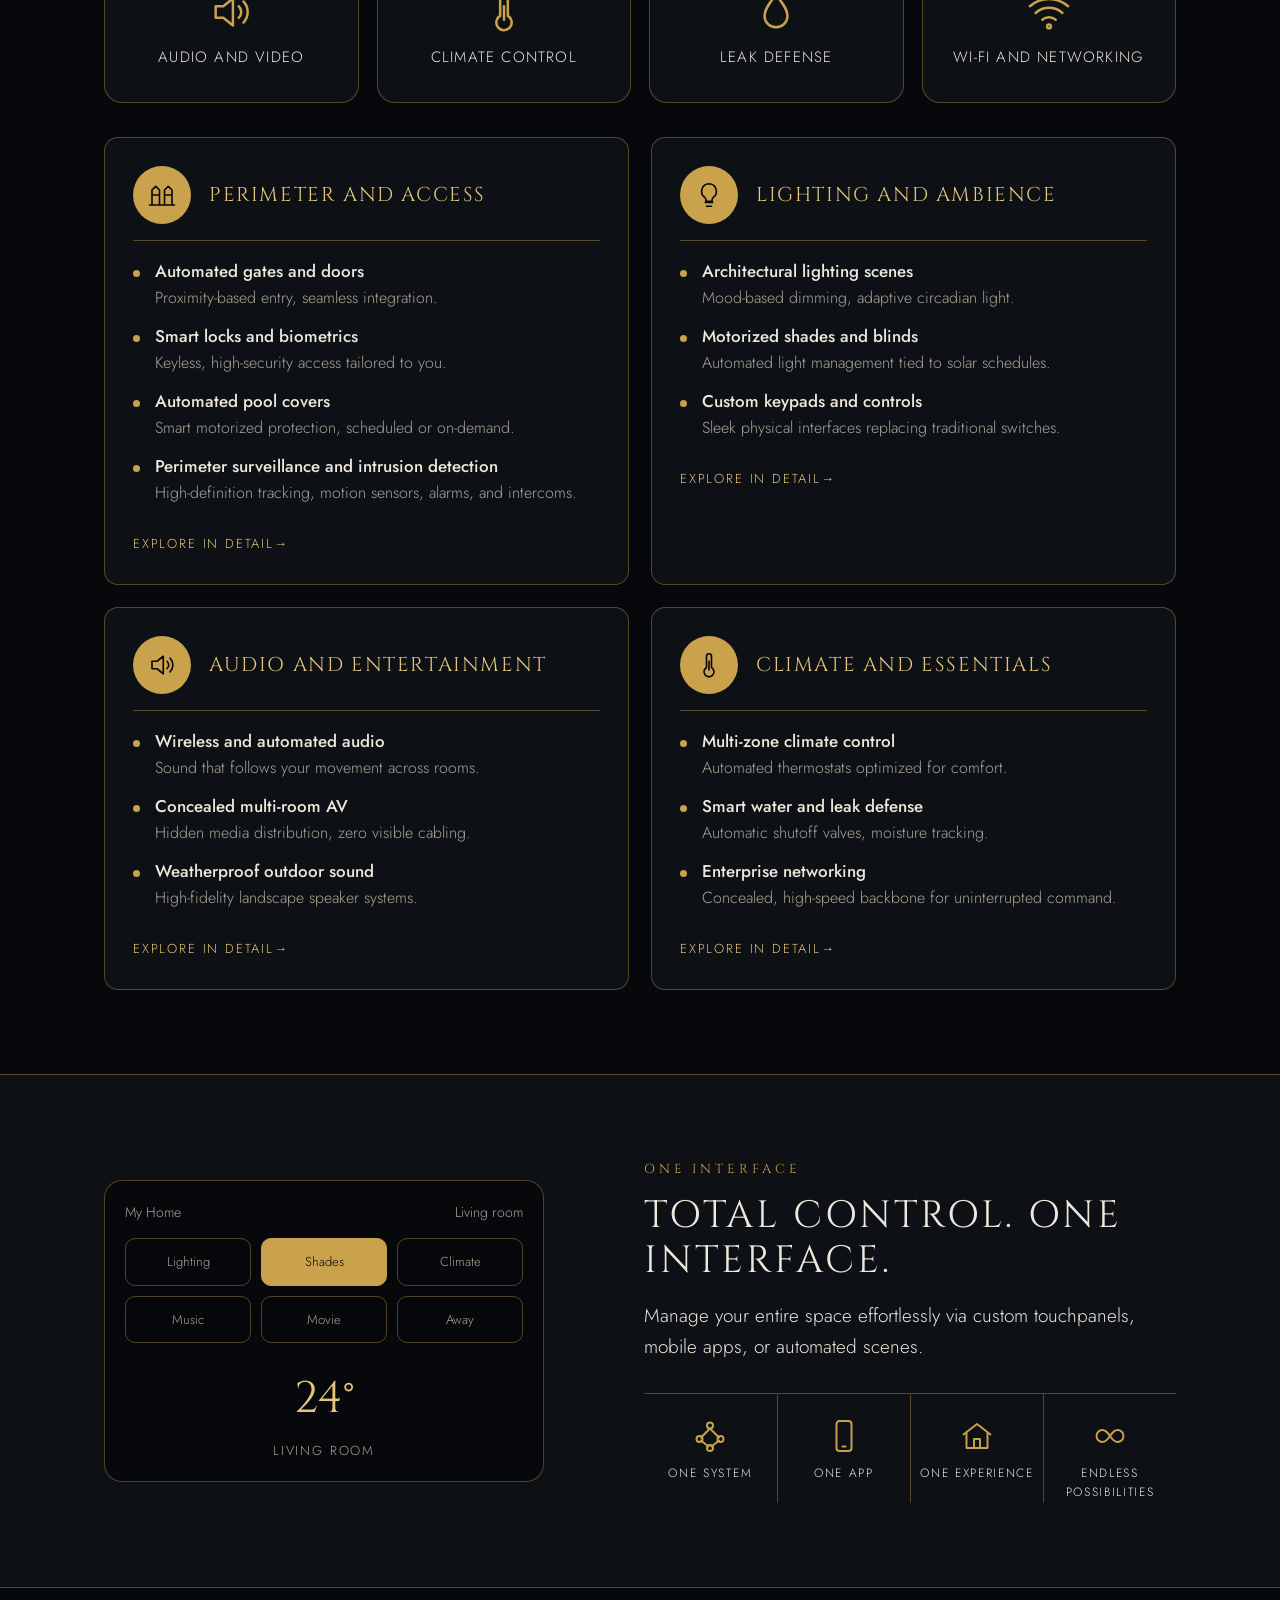
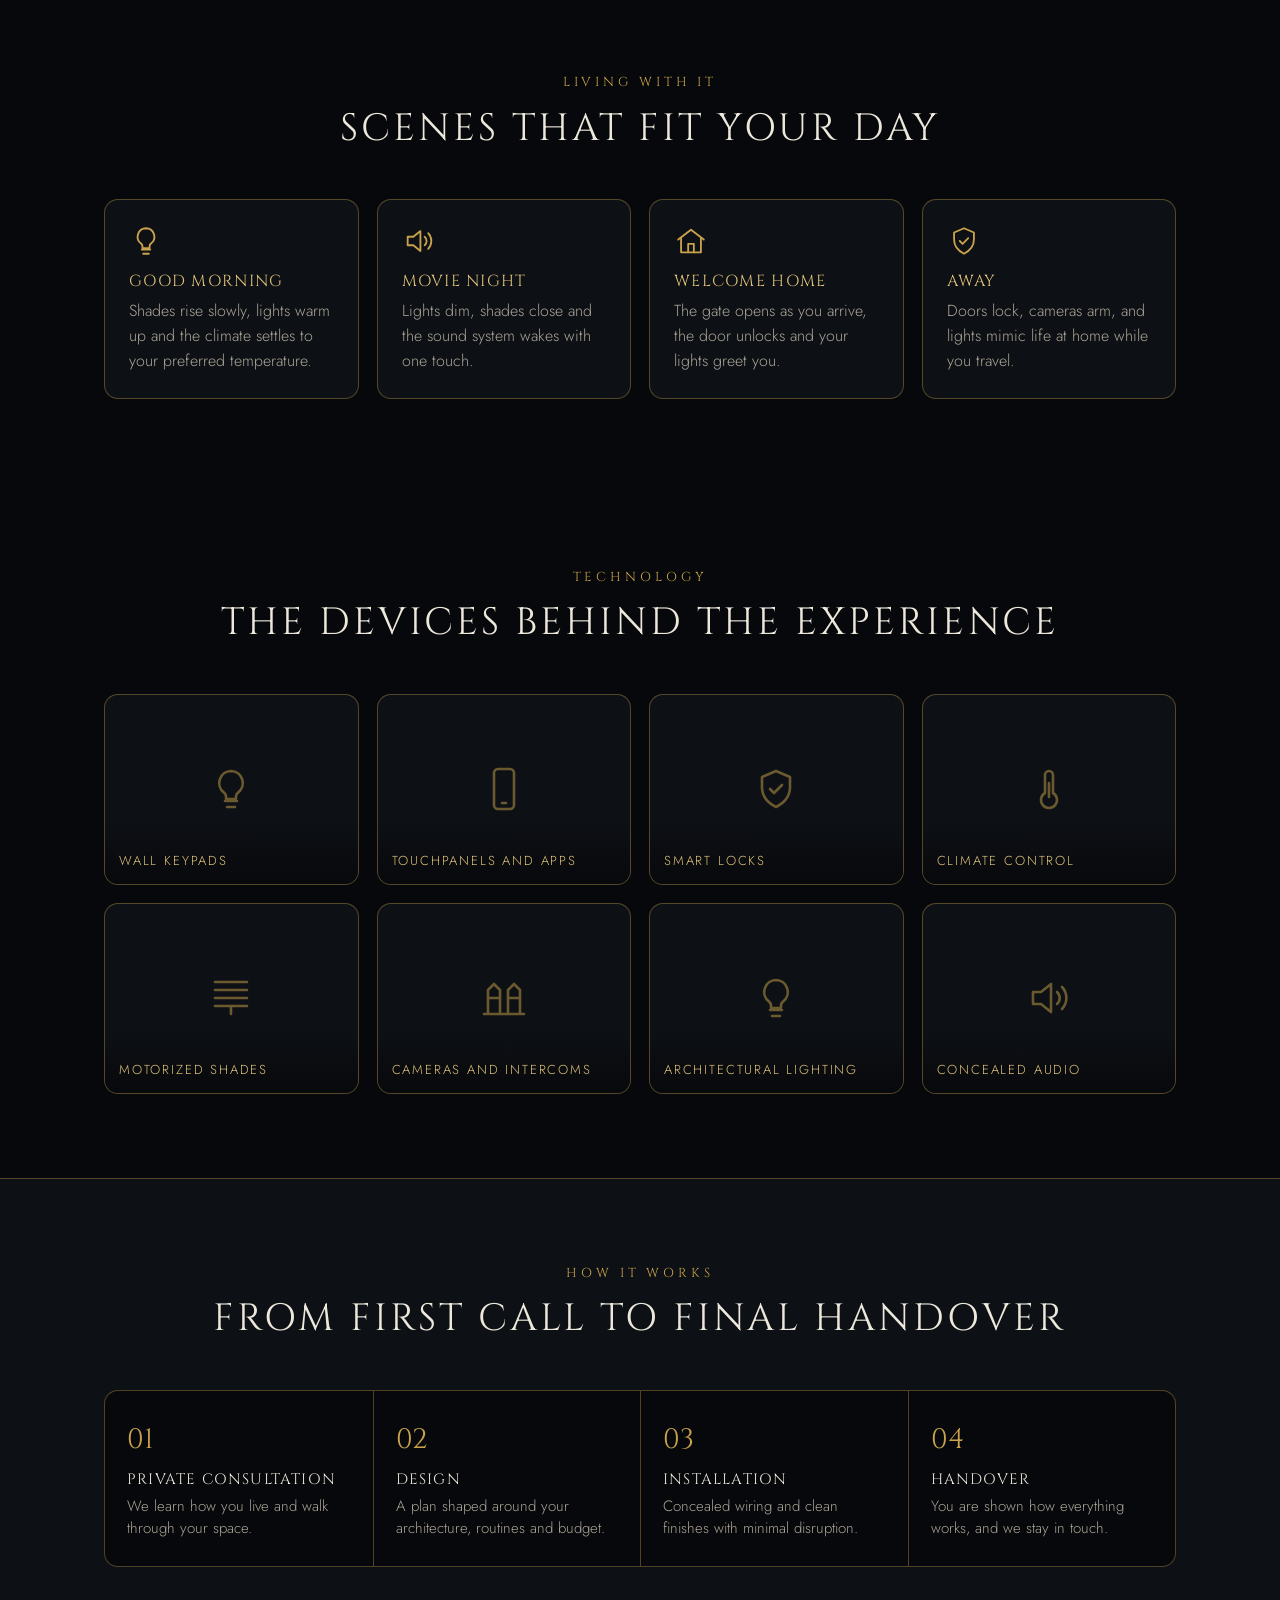
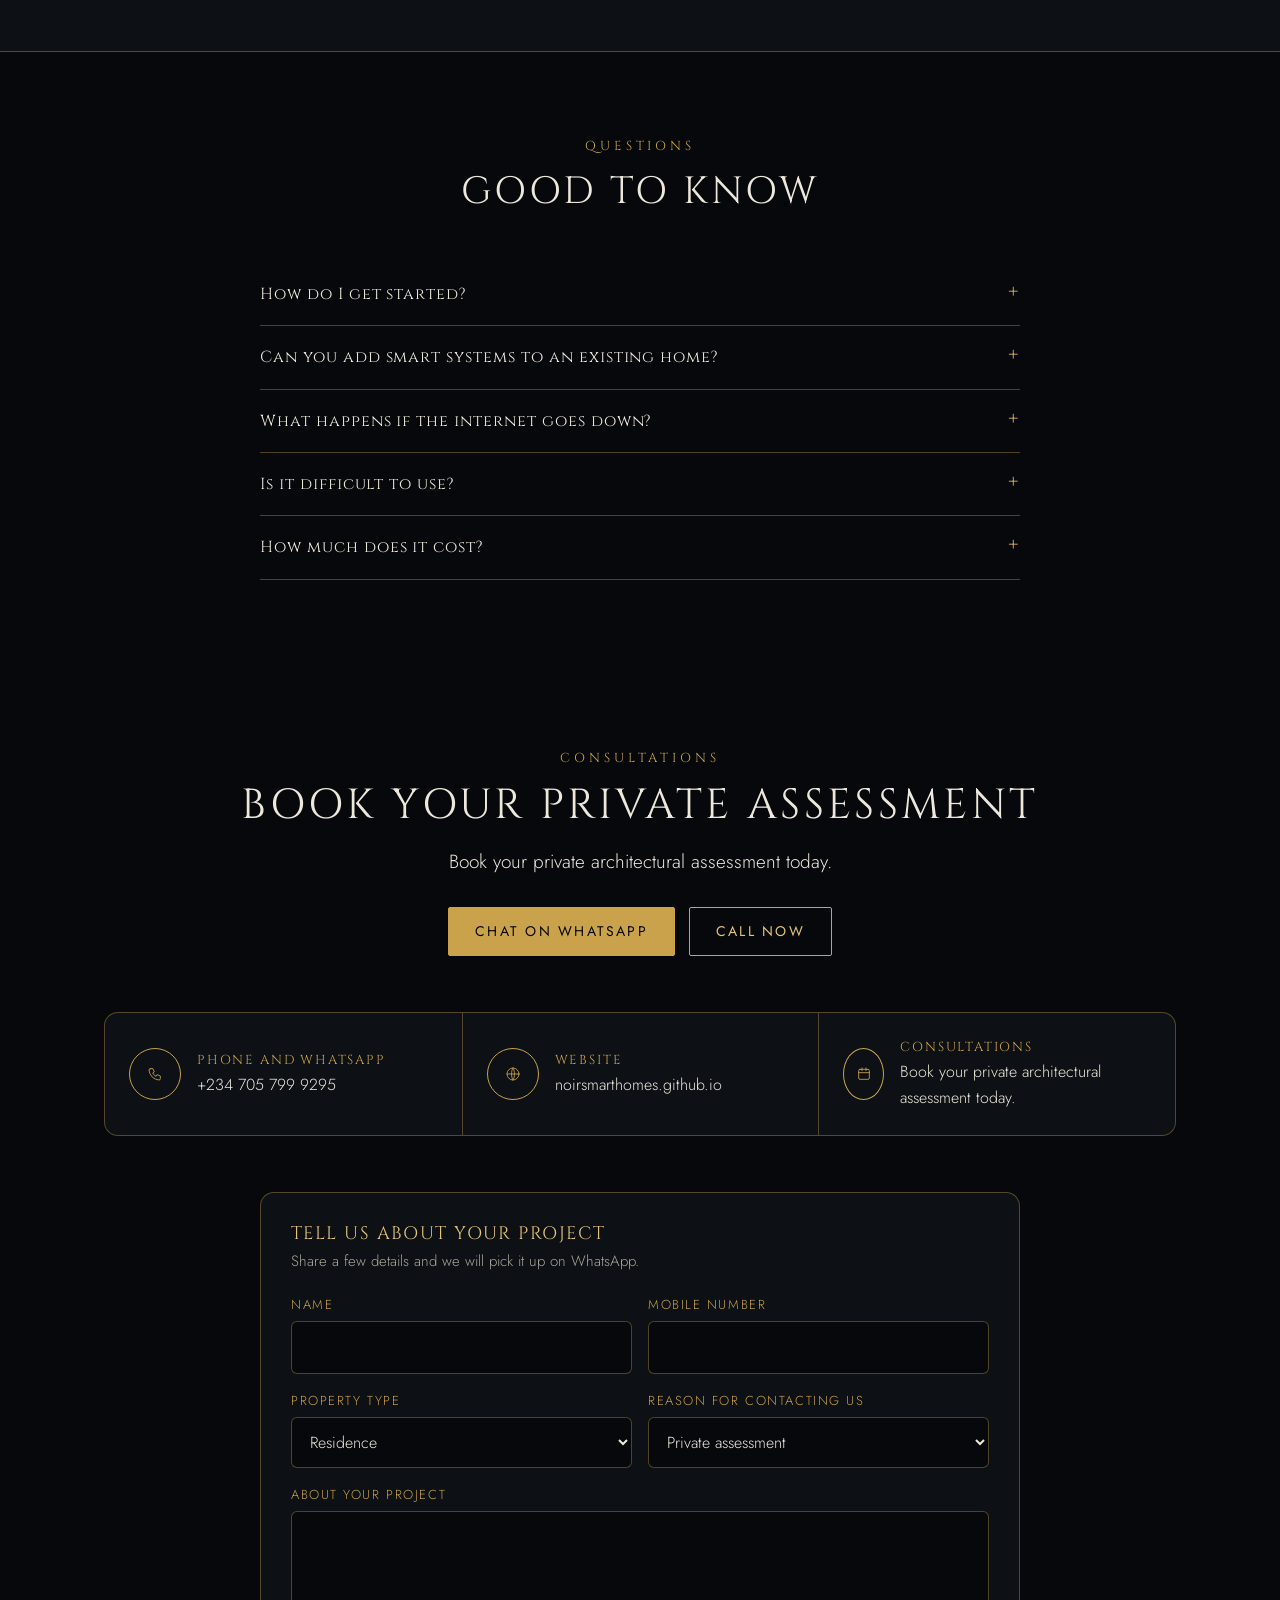
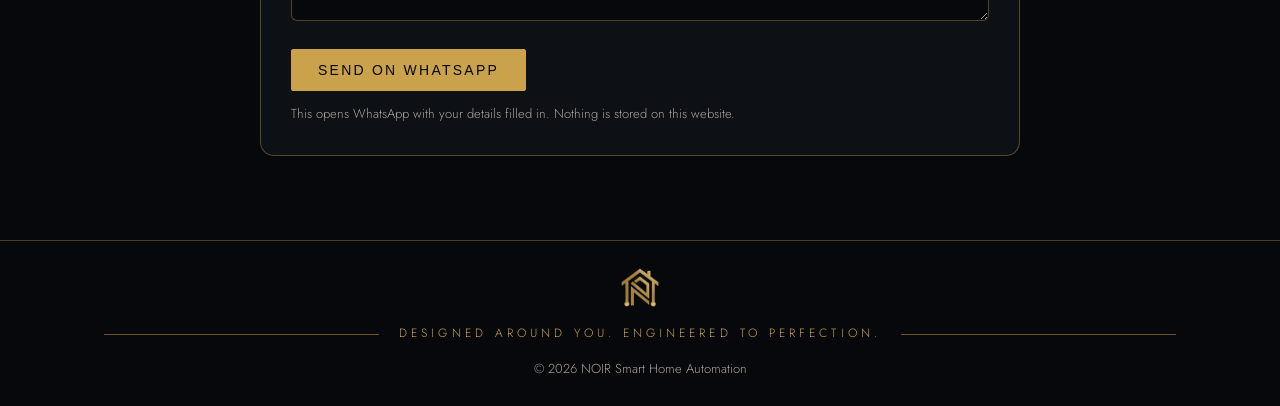
==== commit 342f95de: "Move service pages to clean URLs and make cards clickable" ====
--- a/index.html
+++ b/index.html
@@ -77,14 +77,14 @@
 <div class="wrap">
 <div class="head"><div class="eyebrow">What we install</div><h2>Every system, one standard</h2></div>
 <div class="tl8">
-<a class="tl" href="perimeter-access.html#gates"><svg class="i"><use href="#gate"/></svg>Gates and access</a>
-<a class="tl" href="perimeter-access.html#surveillance"><svg class="i"><use href="#shield"/></svg>Security and surveillance</a>
-<a class="tl" href="lighting-ambience.html#scenes"><svg class="i"><use href="#bulb"/></svg>Lighting scenes</a>
-<a class="tl" href="lighting-ambience.html#shades"><svg class="i"><use href="#blinds"/></svg>Shades and keypads</a>
-<a class="tl" href="audio-entertainment.html"><svg class="i"><use href="#speaker"/></svg>Audio and video</a>
-<a class="tl" href="climate-essentials.html#climate"><svg class="i"><use href="#thermo"/></svg>Climate control</a>
-<a class="tl" href="climate-essentials.html#water"><svg class="i"><use href="#drop"/></svg>Leak defense</a>
-<a class="tl" href="climate-essentials.html#network"><svg class="i"><use href="#wifi"/></svg>Wi-Fi and networking</a>
+<a class="tl" href="perimeter-access/#gates"><svg class="i"><use href="#gate"/></svg>Gates and access</a>
+<a class="tl" href="perimeter-access/#surveillance"><svg class="i"><use href="#shield"/></svg>Security and surveillance</a>
+<a class="tl" href="lighting-ambience/#scenes"><svg class="i"><use href="#bulb"/></svg>Lighting scenes</a>
+<a class="tl" href="lighting-ambience/#shades"><svg class="i"><use href="#blinds"/></svg>Shades and keypads</a>
+<a class="tl" href="audio-entertainment/"><svg class="i"><use href="#speaker"/></svg>Audio and video</a>
+<a class="tl" href="climate-essentials/#climate"><svg class="i"><use href="#thermo"/></svg>Climate control</a>
+<a class="tl" href="climate-essentials/#water"><svg class="i"><use href="#drop"/></svg>Leak defense</a>
+<a class="tl" href="climate-essentials/#network"><svg class="i"><use href="#wifi"/></svg>Wi-Fi and networking</a>
 </div>
 <div class="grid">
 
@@ -96,7 +96,7 @@
 <li><strong>Automated pool covers</strong><span>Smart motorized protection, scheduled or on-demand.</span></li>
 <li><strong>Perimeter surveillance and intrusion detection</strong><span>High-definition tracking, motion sensors, alarms, and intercoms.</span></li>
 </ul>
-<a class="more" href="perimeter-access.html">Explore in detail</a>
+<a class="more" href="perimeter-access/">Explore in detail</a>
 </article>
 
 <article class="card" id="lighting">
@@ -106,7 +106,7 @@
 <li><strong>Motorized shades and blinds</strong><span>Automated light management tied to solar schedules.</span></li>
 <li><strong>Custom keypads and controls</strong><span>Sleek physical interfaces replacing traditional switches.</span></li>
 </ul>
-<a class="more" href="lighting-ambience.html">Explore in detail</a>
+<a class="more" href="lighting-ambience/">Explore in detail</a>
 </article>
 
 <article class="card" id="audio">
@@ -116,7 +116,7 @@
 <li><strong>Concealed multi-room AV</strong><span>Hidden media distribution, zero visible cabling.</span></li>
 <li><strong>Weatherproof outdoor sound</strong><span>High-fidelity landscape speaker systems.</span></li>
 </ul>
-<a class="more" href="audio-entertainment.html">Explore in detail</a>
+<a class="more" href="audio-entertainment/">Explore in detail</a>
 </article>
 
 <article class="card" id="climate">
@@ -126,7 +126,7 @@
 <li><strong>Smart water and leak defense</strong><span>Automatic shutoff valves, moisture tracking.</span></li>
 <li><strong>Enterprise networking</strong><span>Concealed, high-speed backbone for uninterrupted command.</span></li>
 </ul>
-<a class="more" href="climate-essentials.html">Explore in detail</a>
+<a class="more" href="climate-essentials/">Explore in detail</a>
 </article>
 
 </div>
--- a/assets/style.css
+++ b/assets/style.css
@@ -20,7 +20,7 @@
 .btn.solid:hover{background:var(--gold-2)}
 
 .hero{position:relative;border-bottom:1px solid var(--line);background:radial-gradient(ellipse at 78% 30%,rgba(201,162,75,.22),transparent 55%),var(--bg)}
-.hero:before{content:"";position:absolute;inset:0;background:linear-gradient(90deg,var(--bg) 30%,rgba(7,8,11,.35) 75%,rgba(7,8,11,.15)),url(assets/hero.jpg) right center/cover no-repeat}
+.hero:before{content:"";position:absolute;inset:0;background:linear-gradient(90deg,var(--bg) 30%,rgba(7,8,11,.35) 75%,rgba(7,8,11,.15)),url(hero.jpg) right center/cover no-repeat}
 .hero .wrap{position:relative;padding-top:84px;padding-bottom:92px}
 .mark{font-weight:200;font-size:clamp(84px,17vw,190px);line-height:.95;letter-spacing:.02em}
 .hero .sub{color:var(--gold);letter-spacing:.42em;text-transform:uppercase;font-size:clamp(12px,1.9vw,17px);margin:10px 0 18px}
@@ -135,7 +135,7 @@
 .four div:nth-child(3){border-left:0}
 .four div:nth-child(n+3){margin-top:18px}
 .tagline{letter-spacing:.2em;font-size:11px}
-.hero:before{background:linear-gradient(180deg,rgba(7,8,11,.55),var(--bg) 92%),url(assets/hero.jpg) center top/cover no-repeat}
+.hero:before{background:linear-gradient(180deg,rgba(7,8,11,.55),var(--bg) 92%),url(hero.jpg) center top/cover no-repeat}
 }
 .hero{overflow:hidden}
 .hero .wrap{z-index:1}
@@ -186,8 +186,9 @@
 .more:after{content:" \2192";display:inline-block;transition:transform .25s}
 .more:hover:after{transform:translateX(6px)}
 .phero{position:relative;overflow:hidden;border-bottom:1px solid var(--line);background:radial-gradient(ellipse at 80% 20%,rgba(201,162,75,.2),transparent 55%),var(--bg)}
-.phero:before{content:"";position:absolute;inset:0;background:linear-gradient(90deg,var(--bg) 35%,rgba(7,8,11,.4)),var(--img,none) right center/cover no-repeat}
-.phero .wrap{position:relative;z-index:1;padding-top:64px;padding-bottom:76px}
+.pbg{position:absolute;inset:0;background-size:cover;background-position:right center;background-repeat:no-repeat}
+.phero:before{content:"";position:absolute;inset:0;z-index:1;background:linear-gradient(90deg,var(--bg) 35%,rgba(7,8,11,.4))}
+.phero .wrap{position:relative;z-index:2;padding-top:64px;padding-bottom:76px}
 .phero .wrap>*{animation:up .9s cubic-bezier(.2,.7,.2,1) both}
 .phero .wrap>:nth-child(2){animation-delay:.1s}.phero .wrap>:nth-child(3){animation-delay:.2s}.phero .wrap>:nth-child(4){animation-delay:.3s}.phero .wrap>:nth-child(5){animation-delay:.4s}
 .crumbs{font-size:14px;color:var(--muted);letter-spacing:.06em;margin-bottom:26px}
@@ -212,9 +213,13 @@
 .cta2{text-align:center;padding:74px 0;background:var(--panel);border-top:1px solid var(--line)}
 .cta2 h2{font-size:clamp(24px,3.4vw,36px);margin:12px 0 22px}
 .cta2 .cta{display:flex;justify-content:center;flex-wrap:wrap;gap:14px}
-@media(max-width:860px){.det-g{grid-template-columns:1fr;gap:28px}.det-g.flip .dfig{order:0}.det{padding:44px 0}.phero:before{background:linear-gradient(180deg,rgba(7,8,11,.6),var(--bg)),var(--img,none) center top/cover no-repeat}}
+@media(max-width:860px){.det-g{grid-template-columns:1fr;gap:28px}.det-g.flip .dfig{order:0}.det{padding:44px 0}.phero:before{background:linear-gradient(180deg,rgba(7,8,11,.6),var(--bg))}.pbg{background-position:center top}}
 .cards4.c3{grid-template-columns:repeat(3,1fr)}
 @media(max-width:860px){.cards4.c3{grid-template-columns:1fr}}
 @media(max-width:560px){.values{grid-template-columns:1fr}.values div{border-left:0!important;border-top:1px solid var(--line)}.values div:first-child{border-top:0}}
 @media(max-width:560px){.logo{font-size:22px;gap:8px}.logo img{height:32px}.nav .btn{padding:9px 12px;font-size:11px;letter-spacing:.08em;white-space:nowrap}.topbar .wrap{font-size:12px}}
+.card{position:relative;cursor:pointer}
+.card .more:before{content:"";position:absolute;inset:0;z-index:1}
+.card:focus-within{border-color:var(--gold)}
+.card:hover h3{color:#fff}
 @media(prefers-reduced-motion:reduce){*{transition:none!important;animation:none!important;scroll-behavior:auto!important}.js .rv{opacity:1;translate:none}}
